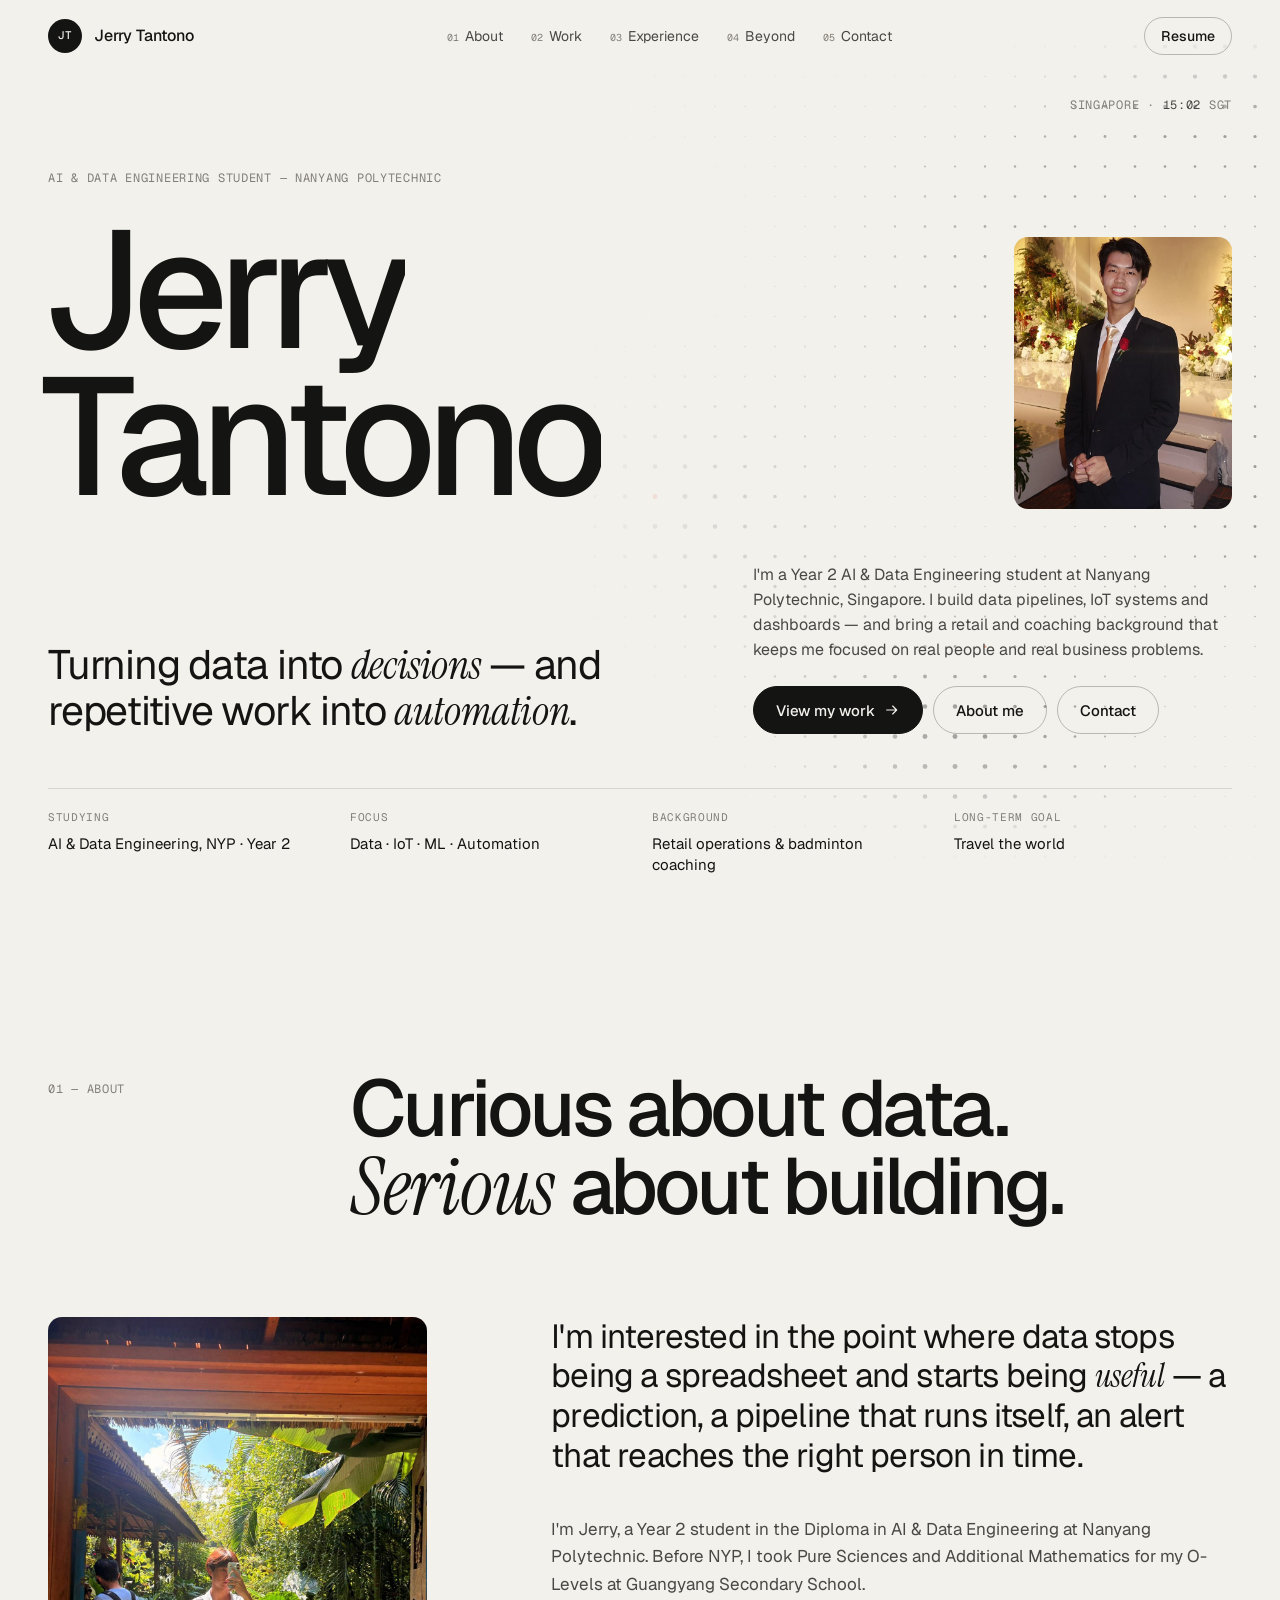
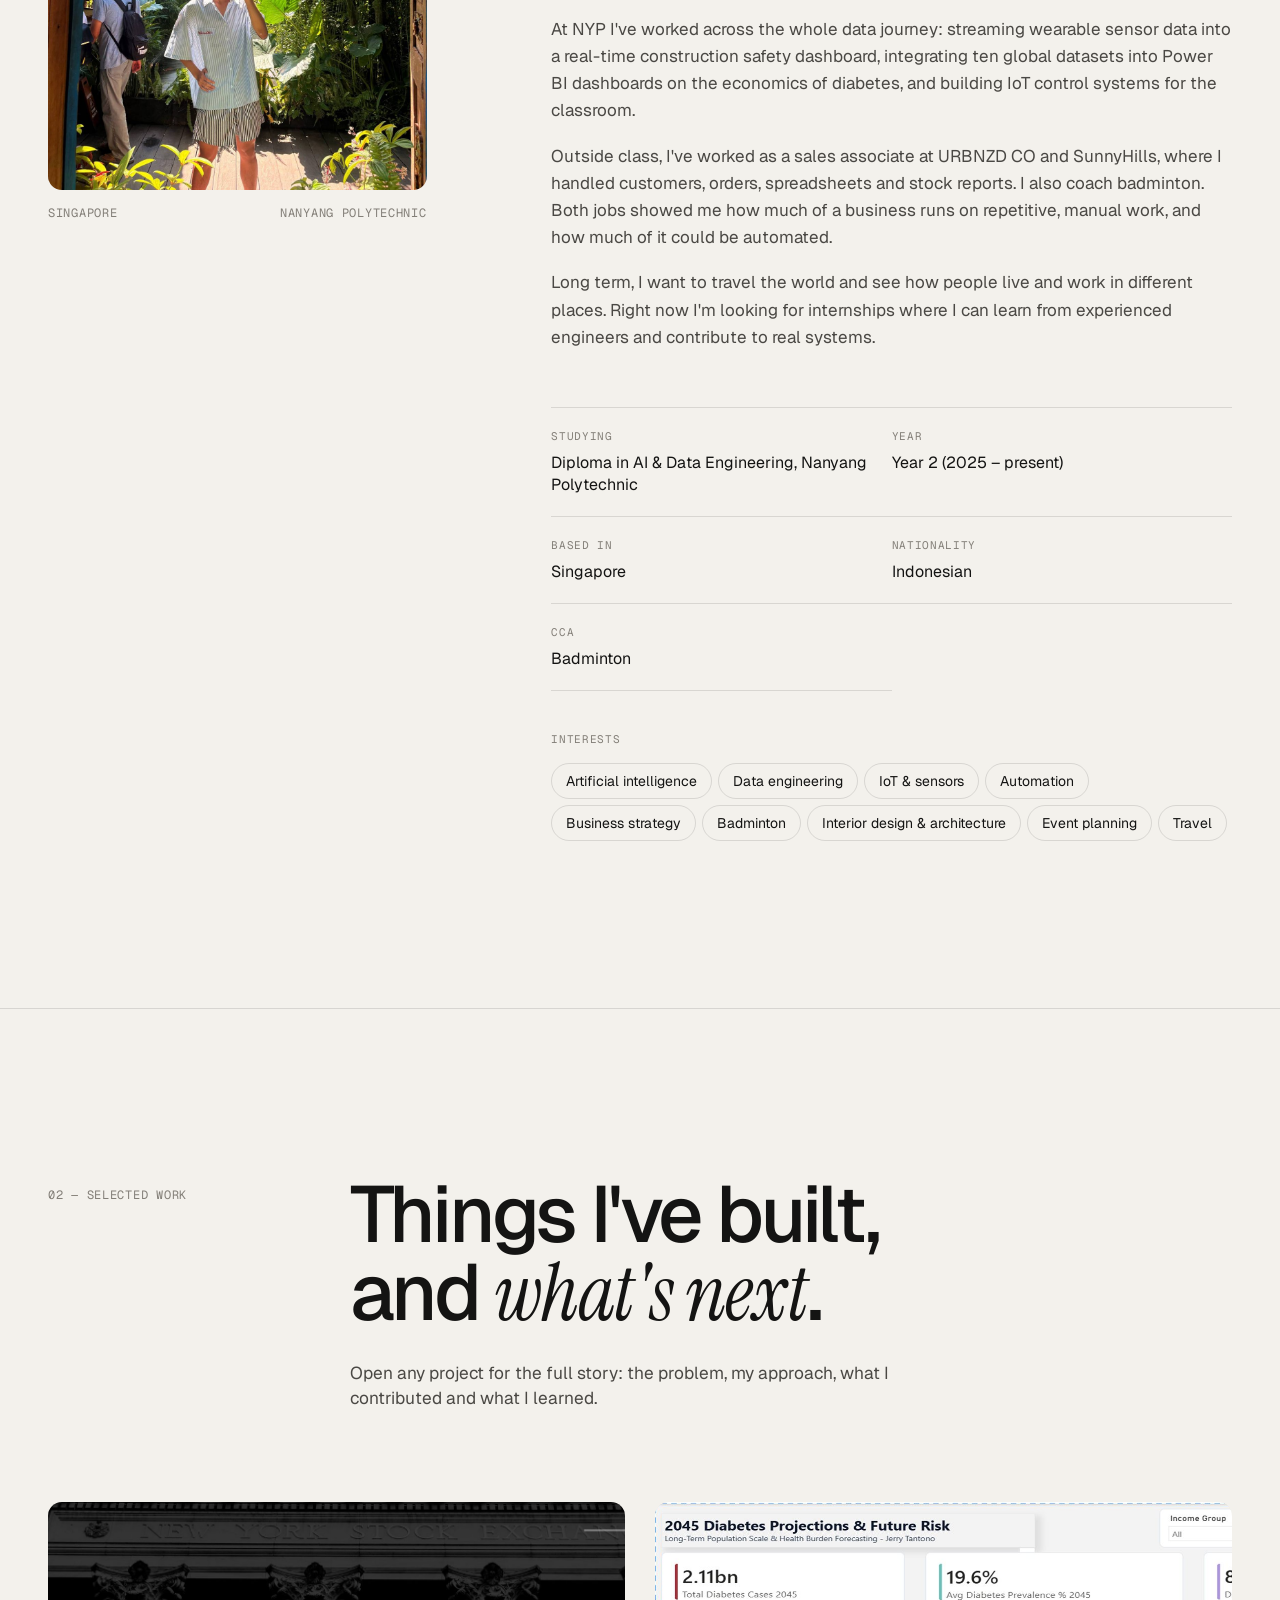
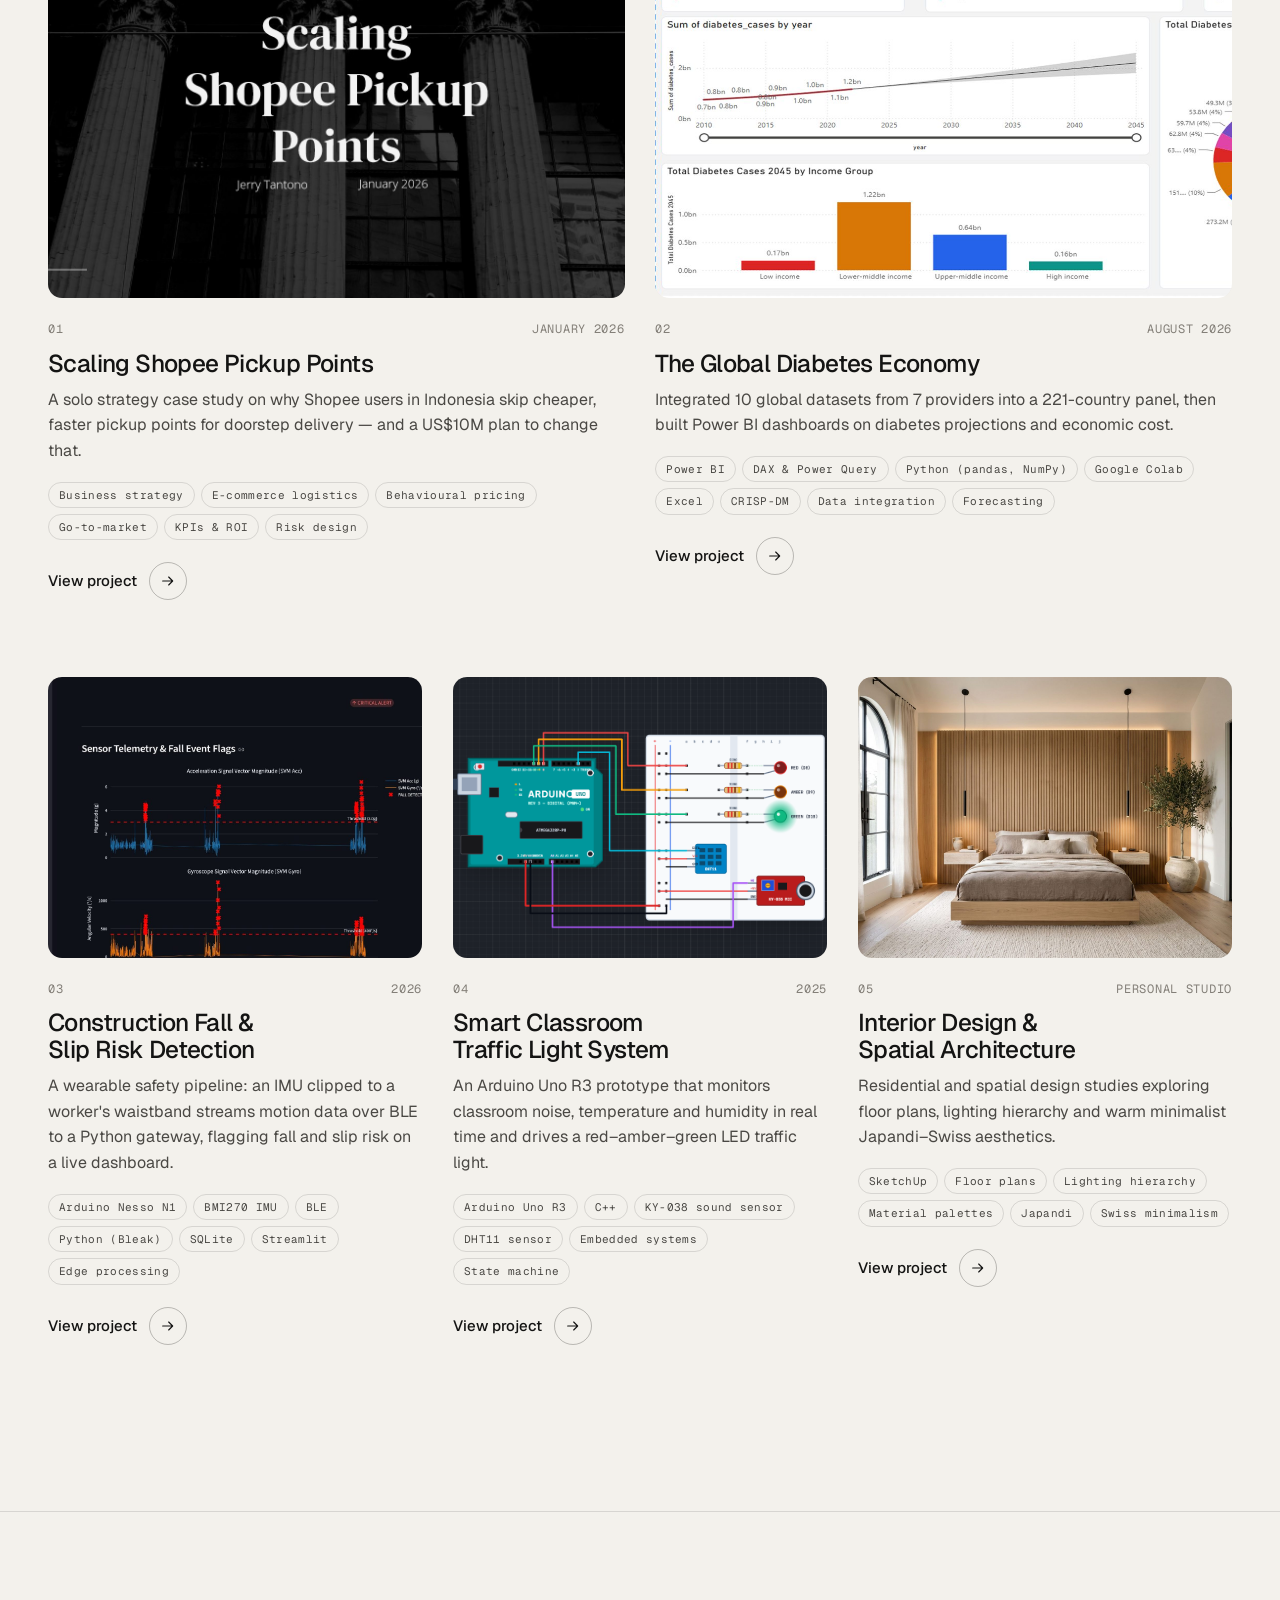
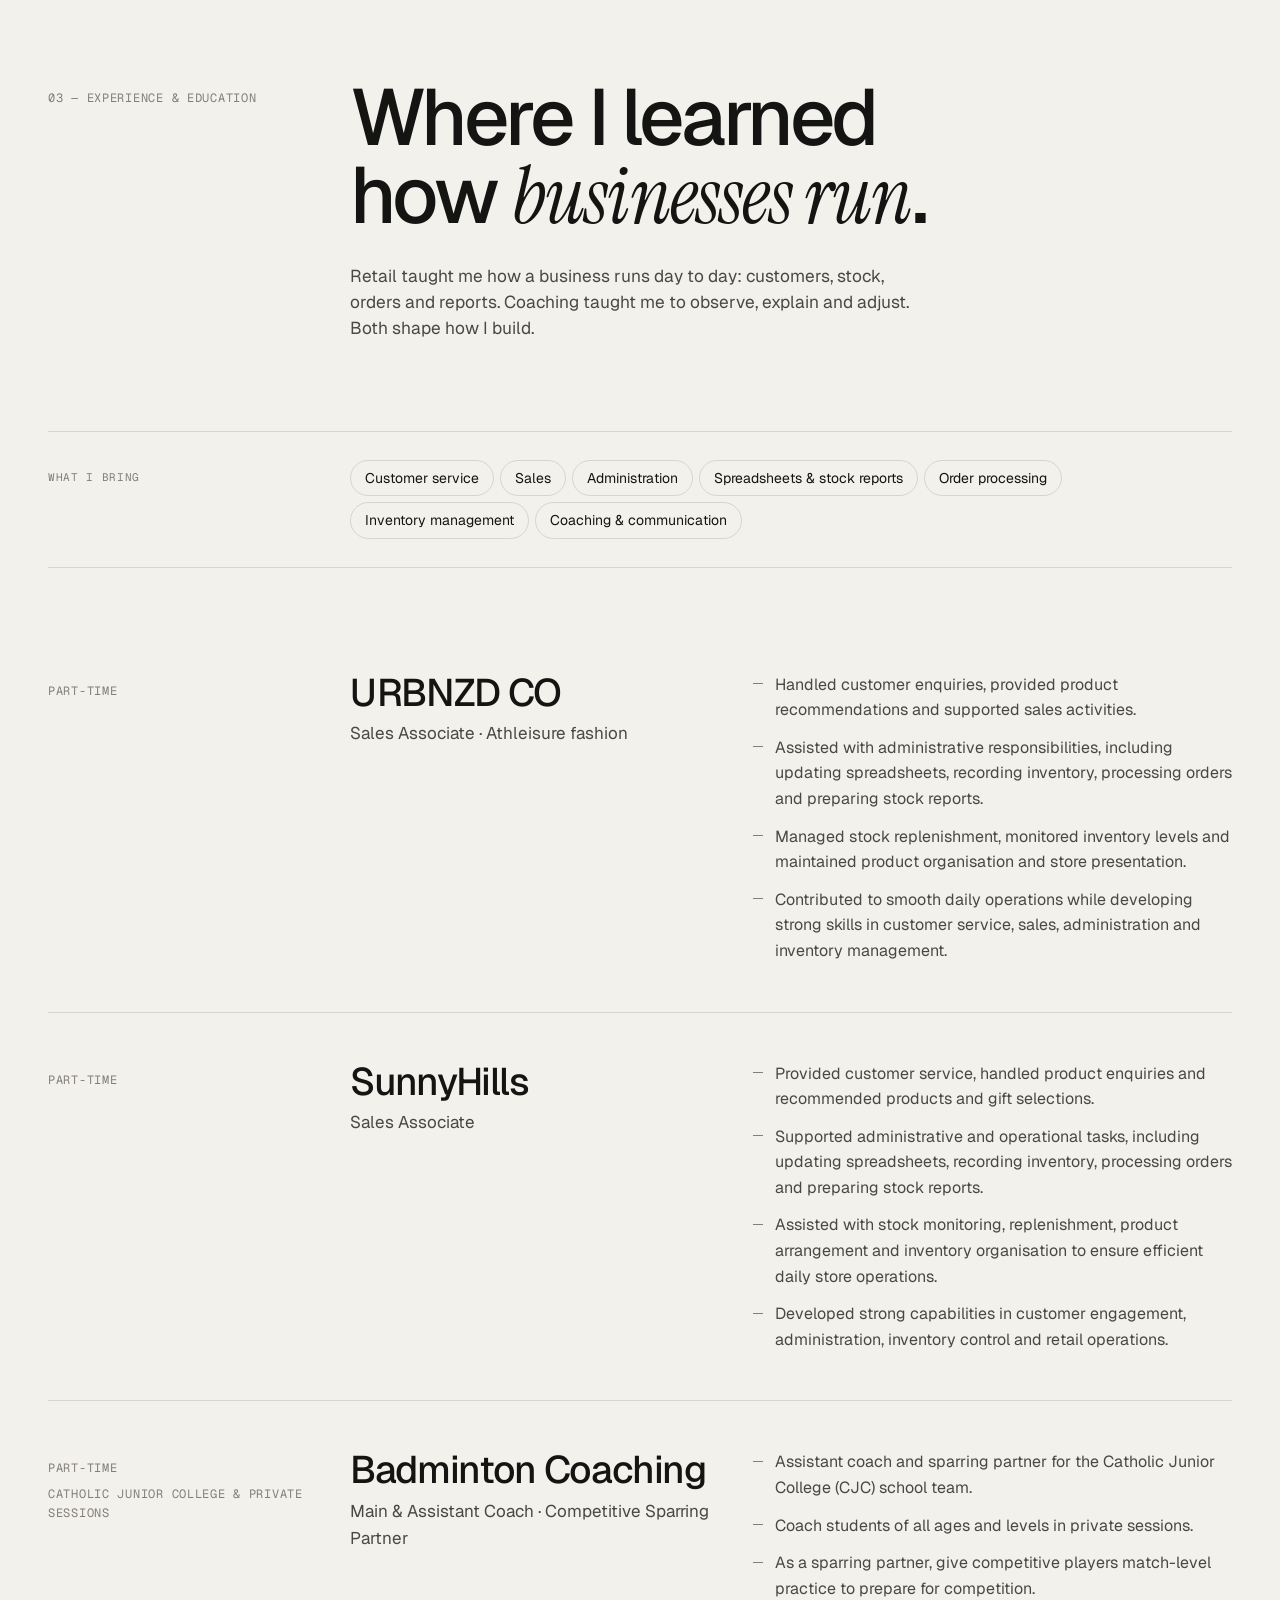
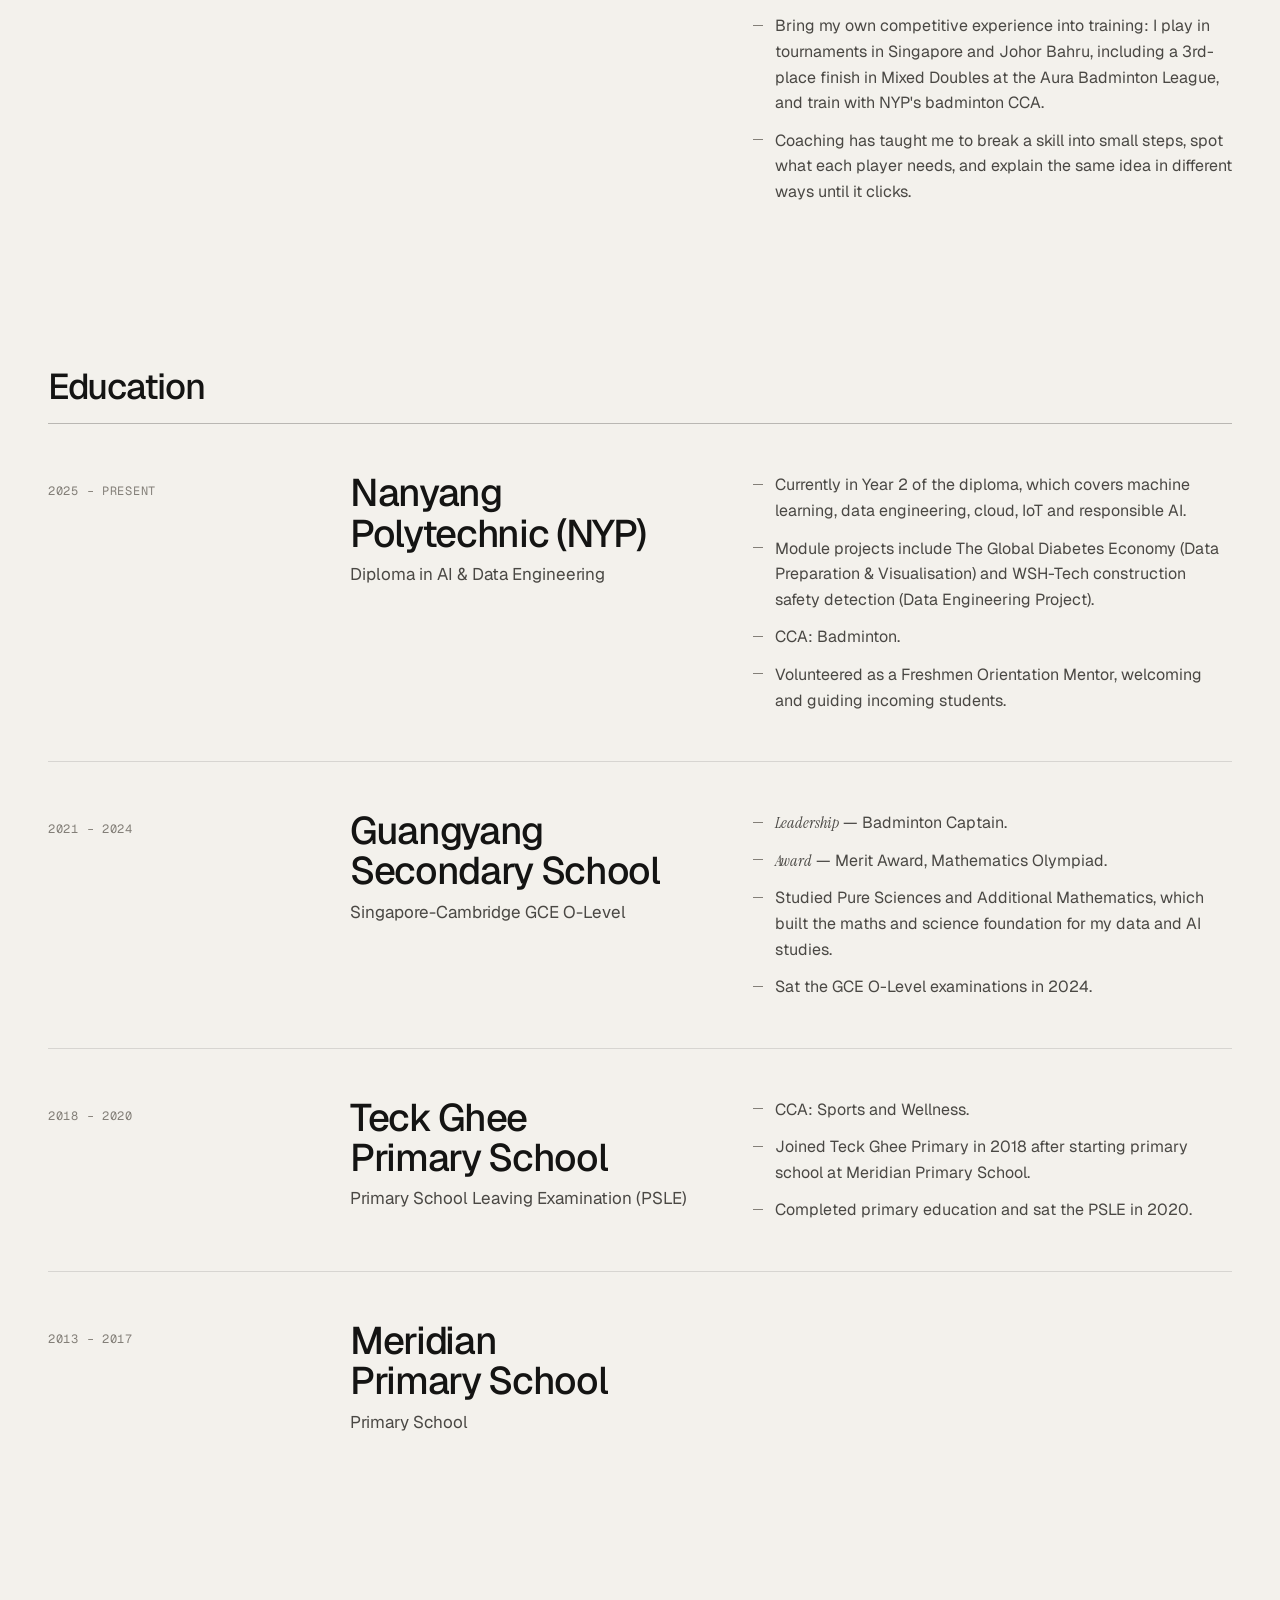
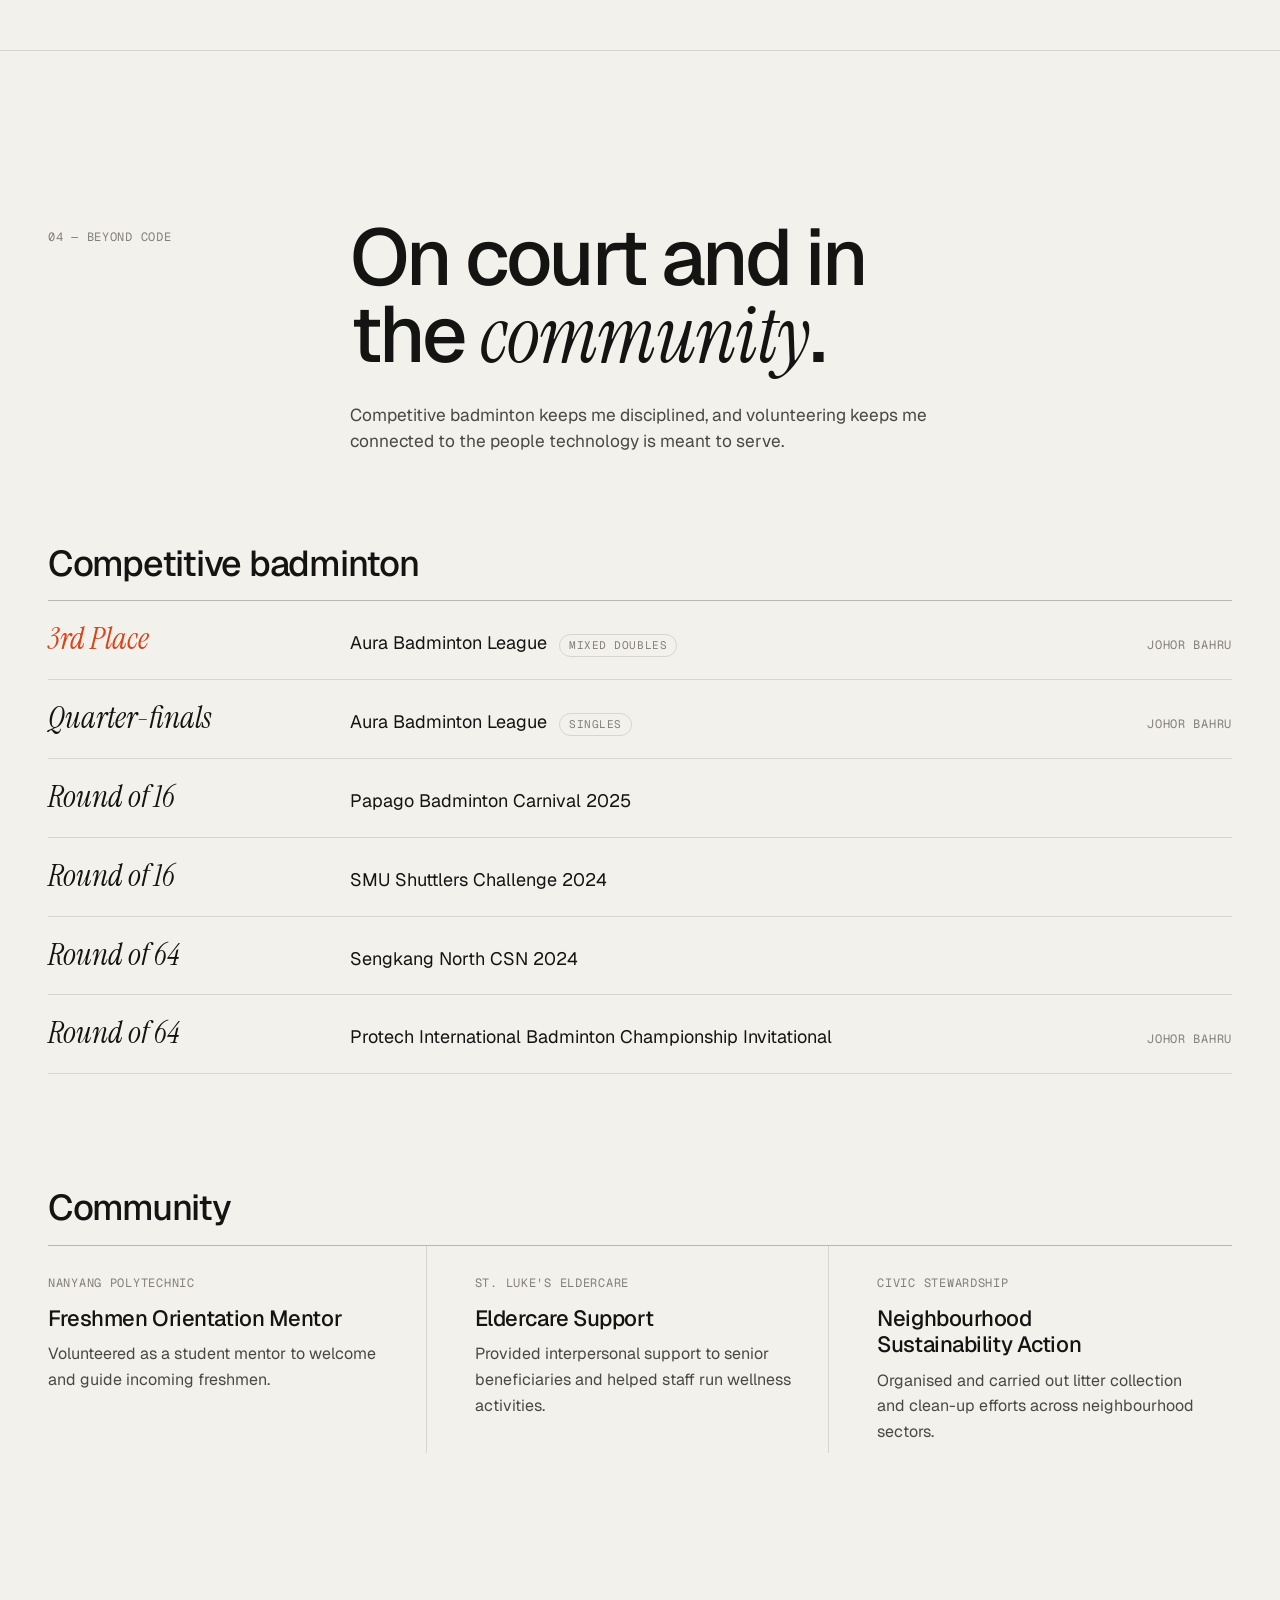
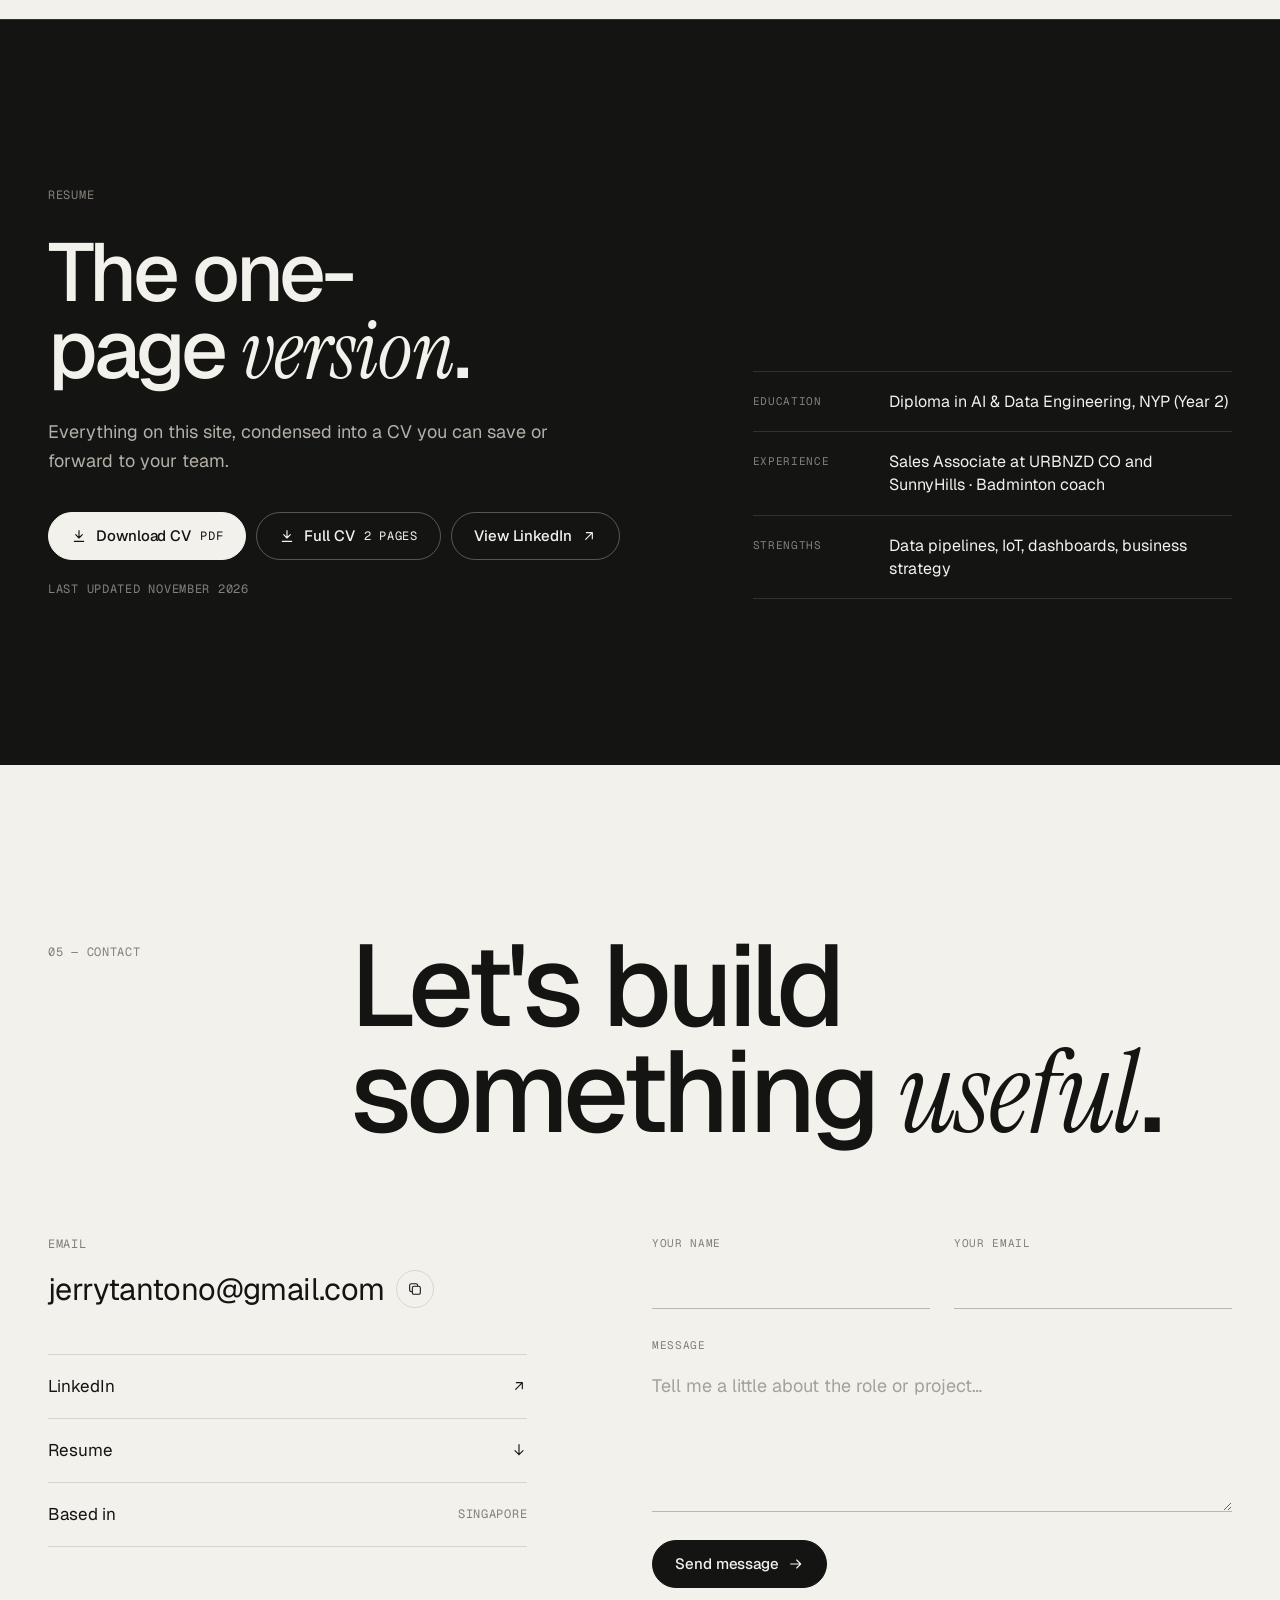
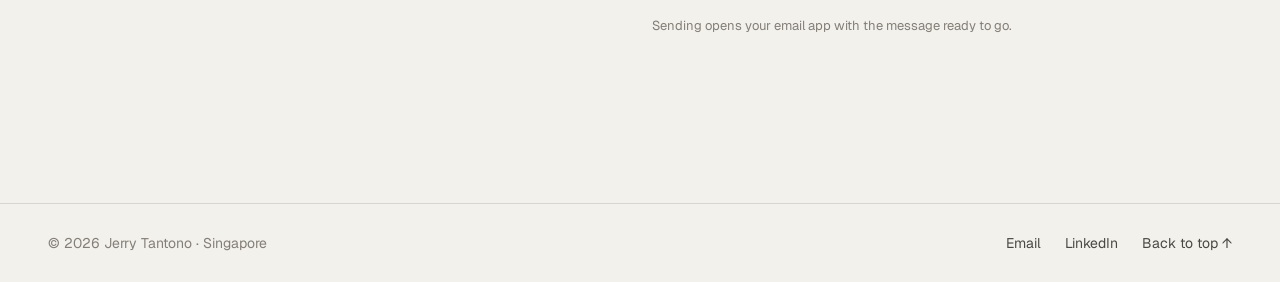
==== index.html @ eb52af0c "Publish portfolio site" ====
<!doctype html>
<html lang="en">
<head>
  <meta charset="utf-8">
  <meta name="viewport" content="width=device-width, initial-scale=1">

  <!-- SEO: update these three lines with your name (everything else comes from js/content.js) -->
  <title>Jerry Tantono — AI &amp; Data Engineering Student, Singapore</title>
  <meta name="description" content="Portfolio of Jerry Tantono, an AI and Data Engineering student at Nanyang Polytechnic, Singapore. Projects in IoT data pipelines, Power BI dashboards, machine learning and business strategy.">
  <meta name="author" content="Jerry Tantono">

  <link rel="canonical" href="https://jerrytantonoo.github.io/">
  <meta property="og:url" content="https://jerrytantonoo.github.io/">
  <meta property="og:image" content="https://jerrytantonoo.github.io/assets/img/portrait-hero.jpg">
  <meta property="og:type" content="website">
  <meta property="og:title" content="Jerry Tantono — AI & Data Engineering Student">
  <meta property="og:description" content="IoT data pipelines, Power BI dashboards, machine learning and business strategy. Open to internships.">
  <meta name="twitter:card" content="summary_large_image">

  <meta name="theme-color" content="#F3F1EC" media="(prefers-color-scheme: light)">
  <meta name="theme-color" content="#0E0E0D" media="(prefers-color-scheme: dark)">
  <link rel="icon" href="favicon.svg" type="image/svg+xml">

  <script>
    document.documentElement.classList.add('js');
    // The theme toggle was removed: clear any old saved choice so the site follows the system setting.
    try { localStorage.removeItem('theme'); } catch (e) {}
  </script>

  <link rel="preconnect" href="https://fonts.googleapis.com">
  <link rel="preconnect" href="https://fonts.gstatic.com" crossorigin>
  <link rel="stylesheet" href="https://fonts.googleapis.com/css2?family=Geist:wght@300..700&family=Geist+Mono:wght@400;500&family=Instrument+Serif:ital@0;1&display=swap">
  <link rel="stylesheet" href="css/styles.css">

  <script src="js/content.js" defer></script>
  <script src="js/main.js" defer></script>
</head>
<body>
  <a class="skip" href="#main">Skip to content</a>

  <!-- ============================== NAV ============================== -->
  <header class="nav" id="nav">
    <div class="container nav__inner">
      <a class="brand" href="#top" aria-label="Back to top">
        <span class="brand__mark" aria-hidden="true" data-initials></span>
        <span class="brand__name" data-name></span>
      </a>
      <nav class="nav__links" aria-label="Primary">
        <a href="#about"><span>01</span>About</a>
        <a href="#work"><span>02</span>Work</a>
        <a href="#experience"><span>03</span>Experience</a>
        <a href="#beyond"><span>04</span>Beyond</a>
        <a href="#contact"><span>05</span>Contact</a>
      </nav>
      <div class="nav__actions">
        <a class="btn btn--sm nav__resume" href="#resume">Resume</a>
        <button class="icon-btn nav__burger" type="button" id="menu-toggle" aria-expanded="false" aria-controls="menu" aria-label="Open menu">
          <span></span><span></span>
        </button>
      </div>
    </div>
  </header>

  <div class="menu" id="menu" hidden>
    <nav class="container menu__inner" aria-label="Mobile">
      <a href="#about"><span>01</span>About</a>
      <a href="#work"><span>02</span>Work</a>
      <a href="#experience"><span>03</span>Experience</a>
      <a href="#beyond"><span>04</span>Beyond code</a>
      <a href="#contact"><span>05</span>Contact</a>
      <a class="btn menu__resume" href="#resume">Resume</a>
    </nav>
  </div>

  <main id="main">
    <!-- ============================== HERO ============================== -->
    <section class="hero" id="top" aria-label="Introduction">
      <canvas class="hero__field" aria-hidden="true"></canvas>
      <div class="container hero__inner" id="hero"></div>
    </section>

    <!-- ============================== ABOUT ============================= -->
    <section class="section" id="about" aria-labelledby="about-title">
      <div class="container">
        <header class="section__head">
          <p class="section__index reveal">01 — About</p>
          <h2 class="section__title reveal" id="about-title">Curious about data. <em>Serious</em> about building.</h2>
        </header>
        <div id="about-body"></div>
      </div>
    </section>

    <!-- ============================== WORK ============================== -->
    <section class="section" id="work" aria-labelledby="work-title">
      <div class="container">
        <header class="section__head">
          <p class="section__index reveal">02 — Selected work</p>
          <h2 class="section__title reveal" id="work-title">Things I've built, and <em>what's next</em>.</h2>
          <p class="section__intro reveal">Open any project for the full story: the problem, my approach, what I contributed and what I learned.</p>
        </header>
        <div class="work-grid" id="work-body"></div>
      </div>
    </section>

    <!-- ============================== EXPERIENCE ======================== -->
    <section class="section" id="experience" aria-labelledby="experience-title">
      <div class="container">
        <header class="section__head">
          <p class="section__index reveal">03 — Experience &amp; education</p>
          <h2 class="section__title reveal" id="experience-title">Where I learned how <em>businesses run</em>.</h2>
          <p class="section__intro reveal" data-exp-intro></p>
        </header>
        <div id="experience-body"></div>
      </div>
    </section>

    <!-- ============================== BEYOND CODE ======================= -->
    <section class="section" id="beyond" aria-labelledby="beyond-title">
      <div class="container">
        <header class="section__head">
          <p class="section__index reveal">04 — Beyond code</p>
          <h2 class="section__title reveal" id="beyond-title">On court and in the <em>community</em>.</h2>
          <p class="section__intro reveal" data-beyond-intro></p>
        </header>
        <div id="beyond-body"></div>
      </div>
    </section>

    <!-- ============================== RESUME ============================ -->
    <section class="section section--invert" id="resume" aria-labelledby="resume-title">
      <div class="container" id="resume-body"></div>
    </section>

    <!-- ============================== CONTACT =========================== -->
    <section class="section" id="contact" aria-labelledby="contact-title">
      <div class="container">
        <header class="section__head">
          <p class="section__index reveal">05 — Contact</p>
          <h2 class="section__title section__title--xl reveal" id="contact-title">Let's build something <em>useful</em>.</h2>
        </header>
        <div class="contact" id="contact-body"></div>
      </div>
    </section>
  </main>

  <footer class="footer">
    <div class="container footer__inner" id="footer-body"></div>
  </footer>

  <!-- ============================== PROJECT OVERLAY ===================== -->
  <div class="case" id="case" role="dialog" aria-modal="true" aria-labelledby="case-title" aria-hidden="true">
    <div class="case__backdrop" data-close></div>
    <div class="case__panel" tabindex="-1">
      <div class="case__bar">
        <div class="container case__bar-inner">
          <p class="mono case__count" id="case-count"></p>
          <div class="case__nav">
            <button class="icon-btn" type="button" data-prev aria-label="Previous project">
              <svg viewBox="0 0 24 24" width="18" height="18" aria-hidden="true"><path d="M15 5l-7 7 7 7" fill="none" stroke="currentColor" stroke-width="1.6" stroke-linecap="round" stroke-linejoin="round"/></svg>
            </button>
            <button class="icon-btn" type="button" data-next aria-label="Next project">
              <svg viewBox="0 0 24 24" width="18" height="18" aria-hidden="true"><path d="M9 5l7 7-7 7" fill="none" stroke="currentColor" stroke-width="1.6" stroke-linecap="round" stroke-linejoin="round"/></svg>
            </button>
            <button class="btn btn--sm case__close" type="button" data-close>
              Close
              <svg viewBox="0 0 24 24" width="14" height="14" aria-hidden="true"><path d="M6 6l12 12M18 6L6 18" stroke="currentColor" stroke-width="1.8" stroke-linecap="round"/></svg>
            </button>
          </div>
        </div>
      </div>
      <article id="case-content"></article>
    </div>
  </div>

  <noscript>
    <div class="noscript">This portfolio needs JavaScript to display its content. Please enable JavaScript and reload.</div>
  </noscript>
</body>
</html>
---- css/styles.css ----
/* ==========================================================================
   Portfolio styles
   1. Tokens  2. Base  3. Utilities  4. Buttons  5. Nav & menu  6. Hero
   7. Sections  8. About  9. Skills  10. Work  11. Experience  12. Resume
   13. Contact  14. Footer  15. Project overlay  16. Motion
   ========================================================================== */

/* 1. Tokens --------------------------------------------------------------- */
:root {
  --bg: #F3F1EC;
  --bg-glass: rgba(243, 241, 236, 0.82);
  --surface: #FAF9F6;
  --surface-2: #E8E5DE;
  --ink: #141413;
  --ink-2: #4A4844;
  --ink-3: #837F78;
  --line: rgba(20, 20, 19, 0.12);
  --line-strong: rgba(20, 20, 19, 0.26);
  --accent: #D9431A;
  --accent-soft: rgba(217, 67, 26, 0.09);
  --on-accent: #FFFFFF;

  --font-sans: "Geist", ui-sans-serif, system-ui, -apple-system, "Segoe UI", Roboto, sans-serif;
  --font-serif: "Instrument Serif", ui-serif, Georgia, "Times New Roman", serif;
  --font-mono: "Geist Mono", ui-monospace, "Cascadia Mono", Consolas, monospace;

  --gutter: clamp(16px, 4vw, 48px);
  --maxw: 1320px;
  --radius: 14px;
  --nav-h: 72px;
  --ease: cubic-bezier(0.2, 0.7, 0.1, 1);
  --ease-io: cubic-bezier(0.65, 0, 0.35, 1);
  color-scheme: light;
}

@media (prefers-color-scheme: dark) {
  :root:not([data-theme="light"]) {
    --bg: #0F0F0E;
    --bg-glass: rgba(15, 15, 14, 0.8);
    --surface: #171715;
    --surface-2: #1F1E1C;
    --ink: #ECEAE5;
    --ink-2: #B0ACA4;
    --ink-3: #7A766F;
    --line: rgba(236, 234, 229, 0.11);
    --line-strong: rgba(236, 234, 229, 0.24);
    --accent: #FF6A3D;
    --accent-soft: rgba(255, 106, 61, 0.12);
    --on-accent: #0F0F0E;
    color-scheme: dark;
  }
}
:root[data-theme="dark"] {
  --bg: #0F0F0E;
  --bg-glass: rgba(15, 15, 14, 0.8);
  --surface: #171715;
  --surface-2: #1F1E1C;
  --ink: #ECEAE5;
  --ink-2: #B0ACA4;
  --ink-3: #7A766F;
  --line: rgba(236, 234, 229, 0.11);
  --line-strong: rgba(236, 234, 229, 0.24);
  --accent: #FF6A3D;
  --accent-soft: rgba(255, 106, 61, 0.12);
  --on-accent: #0F0F0E;
  color-scheme: dark;
}

/* 2. Base ----------------------------------------------------------------- */
*, *::before, *::after { box-sizing: border-box; }
html {
  -webkit-text-size-adjust: 100%;
  scroll-behavior: smooth;
  scroll-padding-top: calc(var(--nav-h) + 8px);
}
body {
  margin: 0;
  background: var(--bg);
  color: var(--ink);
  font-family: var(--font-sans);
  font-size: 16px;
  line-height: 1.6;
  -webkit-font-smoothing: antialiased;
  -moz-osx-font-smoothing: grayscale;
  text-rendering: optimizeLegibility;
  overflow-x: clip;
  transition: background-color 0.4s ease, color 0.4s ease;
}
img, svg, canvas { display: block; max-width: 100%; }
a { color: inherit; }
button, input, textarea, select { font: inherit; color: inherit; }
h1, h2, h3, h4 { font-weight: 500; margin: 0; text-wrap: balance; }
p { margin: 0; }
em { font-family: var(--font-serif); font-style: italic; font-weight: 400; letter-spacing: -0.01em; }
::selection { background: var(--accent); color: var(--on-accent); }
:focus-visible { outline: 2px solid var(--accent); outline-offset: 3px; border-radius: 4px; }
[hidden] { display: none !important; }

.container { width: 100%; max-width: var(--maxw); margin-inline: auto; padding-inline: var(--gutter); }

.skip {
  position: fixed; left: 16px; top: -80px; z-index: 200;
  background: var(--ink); color: var(--bg); padding: 10px 16px; border-radius: 8px;
  text-decoration: none; font-weight: 500; transition: top 0.2s;
}
.skip:focus { top: 16px; }

.noscript { padding: 24px; text-align: center; font-size: 18px; }

/* 3. Utilities ------------------------------------------------------------ */
.mono { font-family: var(--font-mono); font-size: 12px; letter-spacing: 0.06em; text-transform: uppercase; font-weight: 400; }
.sr-only { position: absolute; width: 1px; height: 1px; padding: 0; margin: -1px; overflow: hidden; clip: rect(0 0 0 0); white-space: nowrap; border: 0; }
.muted { color: var(--ink-2); }

/* Placeholder highlight (only rendered while showPlaceholderHints is true) */
.ph {
  background: var(--accent-soft);
  box-shadow: inset 0 0 0 1px var(--accent);
  border-radius: 4px;
  padding: 0 0.25em;
  -webkit-box-decoration-break: clone;
  box-decoration-break: clone;
  font-style: normal;
  font-family: inherit;
  cursor: help;
}
.ph-banner {
  position: fixed; left: 50%; bottom: 16px; transform: translateX(-50%); z-index: 90;
  display: flex; align-items: center; gap: 12px;
  max-width: calc(100% - 32px);
  padding: 10px 10px 10px 16px; border-radius: 999px;
  background: var(--ink); color: var(--bg);
  font-size: 13px; line-height: 1.35;
  box-shadow: 0 10px 30px rgba(0, 0, 0, 0.18);
}
.ph-banner code { font-family: var(--font-mono); font-size: 12px; }
.ph-banner button {
  flex: none; border: 0; background: transparent; color: inherit; opacity: 0.7;
  width: 28px; height: 28px; border-radius: 50%; cursor: pointer;
}
.ph-banner button:hover { opacity: 1; background: rgba(127, 127, 127, 0.2); }

/* 4. Buttons -------------------------------------------------------------- */
.btn {
  position: relative; isolation: isolate; overflow: hidden;
  display: inline-flex; align-items: center; justify-content: center; gap: 0.6em;
  height: 48px; padding: 0 22px;
  border: 1px solid var(--line-strong); border-radius: 999px;
  background: transparent; color: var(--ink);
  font-size: 15px; font-weight: 500; letter-spacing: -0.005em; line-height: 1;
  text-decoration: none; white-space: nowrap; cursor: pointer;
  transition: color 0.4s var(--ease), border-color 0.4s var(--ease), background-color 0.4s var(--ease);
}
.btn::before {
  content: ""; position: absolute; inset: -1px; z-index: -1;
  background: var(--ink); border-radius: inherit;
  transform: translateY(102%); transition: transform 0.5s var(--ease);
}
.btn:hover::before, .btn:focus-visible::before { transform: none; }
.btn:hover, .btn:focus-visible { color: var(--bg); border-color: var(--ink); }
.btn--solid { background: var(--ink); color: var(--bg); border-color: var(--ink); }
.btn--solid::before { background: var(--accent); }
.btn--solid:hover, .btn--solid:focus-visible { color: var(--on-accent); border-color: var(--accent); }
.btn--sm { height: 38px; padding: 0 16px; font-size: 14px; }
.btn svg { flex: none; transition: transform 0.4s var(--ease); }
.btn:hover .i-arrow { transform: translateX(3px); }
.btn:hover .i-arrow-ur { transform: translate(2px, -2px); }
.btn:hover .i-arrow-down { transform: translateY(2px); }
.btn[aria-disabled="true"] { opacity: 0.45; pointer-events: none; }

.icon-btn {
  display: inline-grid; place-items: center;
  width: 38px; height: 38px; border-radius: 50%;
  border: 1px solid var(--line); background: transparent; cursor: pointer;
  transition: background-color 0.3s, border-color 0.3s;
}
.icon-btn:hover { background: var(--surface-2); border-color: var(--line-strong); }

.text-link {
  position: relative; text-decoration: none; display: inline-flex; align-items: center; gap: 0.4em;
  background: linear-gradient(currentColor, currentColor) 0 100% / 0 1px no-repeat;
  transition: background-size 0.5s var(--ease);
}
.text-link:hover, .text-link:focus-visible { background-size: 100% 1px; }

/* 5. Nav & menu ----------------------------------------------------------- */
.nav {
  position: fixed; inset: 0 0 auto; z-index: 60;
  border-bottom: 1px solid transparent;
  transition: background-color 0.4s, border-color 0.4s, transform 0.5s var(--ease);
}
.nav.is-scrolled {
  background: var(--bg-glass);
  -webkit-backdrop-filter: blur(16px) saturate(1.4);
  backdrop-filter: blur(16px) saturate(1.4);
  border-bottom-color: var(--line);
}
.nav.is-hidden { transform: translateY(-100%); }
.nav__inner { display: flex; align-items: center; justify-content: space-between; gap: 24px; height: var(--nav-h); }

.brand { display: inline-flex; align-items: center; gap: 12px; text-decoration: none; font-weight: 500; letter-spacing: -0.01em; }
.brand__mark {
  display: grid; place-items: center; width: 34px; height: 34px; border-radius: 50%;
  background: var(--ink); color: var(--bg);
  font-family: var(--font-mono); font-size: 11px; letter-spacing: 0.04em;
}
.brand__mark .ph { box-shadow: none; background: none; padding: 0; }

.nav__links { display: flex; gap: 4px; }
.nav__links a {
  position: relative; display: inline-flex; align-items: baseline; gap: 6px;
  padding: 8px 12px; border-radius: 999px; text-decoration: none; font-size: 14px; color: var(--ink-2);
  transition: color 0.3s, background-color 0.3s;
}
.nav__links a span { font-family: var(--font-mono); font-size: 10px; color: var(--ink-3); }
.nav__links a:hover { color: var(--ink); }
.nav__links a[aria-current="true"] { color: var(--ink); background: var(--surface-2); }

.nav__actions { display: flex; align-items: center; gap: 8px; }
.i-moon { display: none; }
:root[data-theme="dark"] .i-sun { display: none; }
:root[data-theme="dark"] .i-moon { display: block; }
@media (prefers-color-scheme: dark) {
  :root:not([data-theme="light"]) .i-sun { display: none; }
  :root:not([data-theme="light"]) .i-moon { display: block; }
}

.nav__burger { display: none; position: relative; }
.nav__burger span {
  position: absolute; left: 11px; right: 11px; height: 1.5px; background: currentColor; border-radius: 2px;
  transition: transform 0.4s var(--ease);
}
.nav__burger span:first-child { transform: translateY(-3.5px); }
.nav__burger span:last-child { transform: translateY(3.5px); }
.nav__burger[aria-expanded="true"] span:first-child { transform: rotate(45deg); }
.nav__burger[aria-expanded="true"] span:last-child { transform: rotate(-45deg); }

.menu {
  position: fixed; inset: 0; z-index: 55; background: var(--bg);
  padding-top: calc(var(--nav-h) + 24px);
  animation: menu-in 0.45s var(--ease);
}
.menu__inner { display: flex; flex-direction: column; }
.menu__inner a:not(.btn) {
  display: flex; align-items: baseline; gap: 14px; padding: 14px 0;
  border-bottom: 1px solid var(--line); text-decoration: none;
  font-size: clamp(32px, 9vw, 48px); letter-spacing: -0.03em; line-height: 1.1;
}
.menu__inner a span { font-family: var(--font-mono); font-size: 12px; color: var(--ink-3); letter-spacing: 0.04em; }
.menu__resume { margin-top: 28px; align-self: flex-start; }
@keyframes menu-in { from { opacity: 0; transform: translateY(-8px); } to { opacity: 1; transform: none; } }

@media (max-width: 1024px) {
  .nav__links, .nav__resume { display: none; }
  .nav__burger { display: inline-grid; }
}

/* 6. Hero ----------------------------------------------------------------- */
.hero {
  position: relative; display: flex;
  min-height: 100vh; min-height: 100svh;
  padding-top: calc(var(--nav-h) + 24px); padding-bottom: 28px;
  overflow: hidden;
}
.hero__field { position: absolute; inset: 0; width: 100%; height: 100%; pointer-events: none; }
.hero__inner { position: relative; display: flex; flex-direction: column; justify-content: space-between; gap: clamp(40px, 6vh, 72px); }

.hero__top { display: flex; justify-content: space-between; align-items: center; flex-wrap: wrap; gap: 12px 24px; color: var(--ink-2); }
.status { display: inline-flex; align-items: center; gap: 10px; font-size: 14px; }
.status__dot { position: relative; width: 8px; height: 8px; border-radius: 50%; background: var(--accent); flex: none; }
.status__dot::after {
  content: ""; position: absolute; inset: -4px; border-radius: 50%;
  border: 1px solid var(--accent); opacity: 0; animation: ping 2.6s var(--ease) infinite;
}
@keyframes ping { 0% { transform: scale(0.5); opacity: 0.9; } 80%, 100% { transform: scale(1.8); opacity: 0; } }
.hero__clock { color: var(--ink-3); }
.hero__clock b { font-weight: 400; color: var(--ink-2); font-variant-numeric: tabular-nums; }

.hero__role { color: var(--ink-3); margin-bottom: clamp(16px, 2.4vw, 28px); }
.hero__name {
  font-size: clamp(56px, 13vw, 200px);
  line-height: 0.88; letter-spacing: -0.055em; font-weight: 500;
  margin-left: -0.04em;
}
.hero__name .w { display: inline-block; overflow: hidden; vertical-align: top; padding-bottom: 0.08em; margin-bottom: -0.08em; }
.hero__name .w > span { display: inline-block; }
.hero__name.is-ph .w > span { text-decoration: underline dashed var(--accent) 2px; text-underline-offset: 0.12em; }

/* Name + formal portrait side by side */
.hero__id { display: flex; align-items: flex-end; justify-content: space-between; gap: clamp(16px, 3vw, 48px); }
.hero__id .hero__name { min-width: 0; }
.hero__photo {
  flex: none; width: clamp(104px, 17vw, 260px); aspect-ratio: 4 / 5;
  border-radius: var(--radius); overflow: hidden; background: var(--surface-2);
}
.hero__photo img { width: 100%; height: 100%; object-fit: cover; }
@media (max-width: 1020px) { .hero__name { font-size: clamp(56px, 11.5vw, 200px); } }

.hero__grid { display: grid; grid-template-columns: repeat(12, minmax(0, 1fr)); gap: 32px 24px; align-items: end; }
.hero__lede { grid-column: 1 / span 6; font-size: clamp(26px, 3.2vw, 44px); line-height: 1.1; letter-spacing: -0.03em; }
.hero__aside { grid-column: 8 / span 5; display: flex; flex-direction: column; gap: 24px; }
.hero__aside p { color: var(--ink-2); font-size: 16px; line-height: 1.55; }
.hero__ctas { display: flex; flex-wrap: wrap; gap: 10px; }

.hero__meta {
  display: grid; grid-template-columns: repeat(4, minmax(0, 1fr)); gap: 20px 24px; margin: 0;
  padding-top: 20px; border-top: 1px solid var(--line);
}
.hero__meta dt { font-family: var(--font-mono); font-size: 11px; letter-spacing: 0.06em; text-transform: uppercase; color: var(--ink-3); }
.hero__meta dd { margin: 6px 0 0; font-size: 15px; line-height: 1.4; }

@media (max-width: 1020px) {
  .hero__lede { grid-column: 1 / -1; }
  .hero__aside { grid-column: 1 / span 8; }
}
@media (max-width: 720px) {
  .hero__aside { grid-column: 1 / -1; }
  .hero__meta { grid-template-columns: repeat(2, minmax(0, 1fr)); }
  .hero__ctas .btn { flex: 1 1 auto; }
}

/* 7. Sections ------------------------------------------------------------- */
.section { position: relative; padding-block: clamp(96px, 13vw, 176px); }
.section + .section { border-top: 1px solid var(--line); }
.section__head {
  display: grid; grid-template-columns: repeat(12, minmax(0, 1fr)); gap: 0 24px;
  margin-bottom: clamp(48px, 7vw, 96px);
}
.section__index { grid-column: 1 / span 3; font-family: var(--font-mono); font-size: 12px; letter-spacing: 0.06em; text-transform: uppercase; color: var(--ink-3); padding-top: 0.9em; }
.section__title { grid-column: 4 / span 9; font-size: clamp(40px, 6.2vw, 88px); line-height: 0.98; letter-spacing: -0.045em; }
.section__title--xl { font-size: clamp(48px, 9vw, 136px); line-height: 0.92; }
.section__intro { grid-column: 4 / span 6; margin-top: 28px; color: var(--ink-2); font-size: clamp(17px, 1.35vw, 20px); line-height: 1.5; max-width: 56ch; }
@media (max-width: 860px) {
  .section__index, .section__title, .section__intro { grid-column: 1 / -1; }
  .section__index { padding-top: 0; margin-bottom: 18px; }
}

.tags { display: flex; flex-wrap: wrap; gap: 6px; list-style: none; padding: 0; margin: 0; }
.tag {
  font-family: var(--font-mono); font-size: 11px; letter-spacing: 0.03em;
  padding: 5px 10px; border: 1px solid var(--line); border-radius: 999px; color: var(--ink-2); line-height: 1.3;
}

/* 8. About ---------------------------------------------------------------- */
.about { display: grid; grid-template-columns: repeat(12, minmax(0, 1fr)); gap: 48px 24px; align-items: start; }
.about__portrait { grid-column: 1 / span 4; position: sticky; top: calc(var(--nav-h) + 24px); }
.portrait {
  position: relative; aspect-ratio: 4 / 5; border-radius: var(--radius); overflow: hidden;
  background: var(--surface-2);
}
.portrait img { width: 100%; height: 100%; object-fit: cover; }
.portrait--empty {
  display: grid; place-items: center;
  background-image:
    linear-gradient(var(--line) 1px, transparent 1px),
    linear-gradient(90deg, var(--line) 1px, transparent 1px);
  background-size: 28px 28px;
  background-position: center;
}
.portrait__initials { font-family: var(--font-serif); font-style: italic; font-size: clamp(80px, 10vw, 140px); line-height: 1; color: var(--ink-3); }
.portrait__initials .ph { box-shadow: none; background: none; padding: 0; }
.portrait__hint {
  position: absolute; left: 14px; right: 14px; bottom: 14px;
  font-family: var(--font-mono); font-size: 11px; line-height: 1.4; color: var(--ink-2);
}
.portrait__caption { display: flex; justify-content: space-between; margin-top: 14px; color: var(--ink-3); }

.about__body { grid-column: 6 / span 7; }
.about__lead { font-size: clamp(24px, 2.6vw, 36px); line-height: 1.2; letter-spacing: -0.025em; margin-bottom: 40px; }
.about__text { display: grid; gap: 18px; color: var(--ink-2); font-size: 17px; max-width: 62ch; }
.facts { display: grid; grid-template-columns: repeat(2, minmax(0, 1fr)); margin: 56px 0 0; border-top: 1px solid var(--line); }
.facts > div { padding: 20px 24px 20px 0; border-bottom: 1px solid var(--line); }
.facts dt { font-family: var(--font-mono); font-size: 11px; letter-spacing: 0.06em; text-transform: uppercase; color: var(--ink-3); }
.facts dd { margin: 6px 0 0; font-size: 16px; line-height: 1.4; }
.interests { margin-top: 40px; }
.interests h3 { font-family: var(--font-mono); font-size: 11px; letter-spacing: 0.06em; text-transform: uppercase; color: var(--ink-3); font-weight: 400; margin-bottom: 14px; }
.interests .tag { font-family: var(--font-sans); font-size: 14px; padding: 8px 14px; color: var(--ink); letter-spacing: 0; }

@media (max-width: 860px) {
  .about__portrait { grid-column: 1 / -1; position: static; max-width: 360px; }
  .about__body { grid-column: 1 / -1; }
}
@media (max-width: 520px) { .facts { grid-template-columns: 1fr; } }

/* 9. Skills --------------------------------------------------------------- */
.legend { display: flex; flex-wrap: wrap; gap: 10px 24px; margin-bottom: 32px; color: var(--ink-3); }
.legend li { display: inline-flex; align-items: center; gap: 10px; }
.legend ul { display: contents; }

.meter { display: inline-flex; gap: 3px; flex: none; }
.meter i { width: 14px; height: 4px; border-radius: 2px; background: var(--line-strong); }
.meter i.on { background: var(--ink); }

.skill-group {
  display: grid; grid-template-columns: repeat(12, minmax(0, 1fr)); gap: 16px 24px;
  padding: 32px 0; border-top: 1px solid var(--line);
}
.skill-group:last-child { border-bottom: 1px solid var(--line); }
.skill-group__head { grid-column: 1 / span 4; display: flex; gap: 16px; align-items: baseline; }
.skill-group__head span { font-family: var(--font-mono); font-size: 12px; color: var(--ink-3); }
.skill-group__head h3 { font-size: clamp(22px, 2vw, 28px); letter-spacing: -0.02em; line-height: 1.15; }
.skill-list { grid-column: 5 / span 8; display: grid; grid-template-columns: repeat(2, minmax(0, 1fr)); gap: 0 32px; list-style: none; padding: 0; margin: 0; }
.skill {
  display: flex; align-items: center; justify-content: space-between; gap: 16px;
  padding: 12px 0; border-bottom: 1px dashed var(--line);
  transition: padding 0.4s var(--ease);
}
.skill:hover { padding-left: 6px; }
.skill__name { font-size: 16px; line-height: 1.35; }
.skill__note { display: block; font-size: 12px; color: var(--ink-3); margin-top: 2px; }
.skill__level { display: inline-flex; align-items: center; gap: 10px; color: var(--ink-3); flex: none; }
.skill__level .mono { font-size: 10px; }
.skill--unconfirmed .skill__name { color: var(--ink-3); }
.skill__flag { font-family: var(--font-mono); font-size: 10px; letter-spacing: 0.05em; text-transform: uppercase; color: var(--accent); }

@media (max-width: 860px) {
  .skill-group__head, .skill-list { grid-column: 1 / -1; }
}
@media (max-width: 560px) { .skill-list { grid-template-columns: 1fr; } }

/* 10. Work ---------------------------------------------------------------- */
.work-grid {
  display: grid; grid-template-columns: repeat(6, minmax(0, 1fr));
  column-gap: clamp(20px, 2.4vw, 32px); row-gap: clamp(56px, 6vw, 88px);
}
.card { grid-column: span 2; position: relative; display: flex; flex-direction: column; }
.card--lg { grid-column: span 3; }
.card__media {
  position: relative; overflow: hidden; border-radius: var(--radius);
  aspect-ratio: 4 / 3; background: var(--surface-2);
}
.card--lg .card__media { aspect-ratio: 16 / 11; }
.card__media > img, .card__media > svg {
  width: 100%; height: 100%; object-fit: cover;
  transition: transform 1.1s var(--ease);
}
.card:hover .card__media > img, .card:hover .card__media > svg { transform: scale(1.04); }
.card__badge {
  position: absolute; top: 14px; left: 14px;
  display: inline-flex; align-items: center; gap: 8px;
  padding: 6px 11px; border-radius: 999px;
  background: var(--bg-glass); -webkit-backdrop-filter: blur(8px); backdrop-filter: blur(8px);
  font-family: var(--font-mono); font-size: 11px; letter-spacing: 0.05em; text-transform: uppercase;
}
.card__badge i { width: 6px; height: 6px; border-radius: 50%; background: var(--ink-3); }
.card__badge.is-live i { background: #2BA471; }
.card__badge.is-planned i { background: transparent; box-shadow: inset 0 0 0 1.5px var(--ink-3); }
.card__meta { display: flex; justify-content: space-between; gap: 12px; margin-top: 22px; color: var(--ink-3); }
.card__title { font-size: clamp(22px, 1.9vw, 30px); letter-spacing: -0.025em; line-height: 1.12; margin: 10px 0 10px; }
.card__summary { color: var(--ink-2); margin-bottom: 18px; max-width: 54ch; }
.card__cta {
  display: inline-flex; align-items: center; gap: 12px; margin-top: 22px; align-self: flex-start;
  padding: 0; border: 0; background: none; cursor: pointer; font-weight: 500; font-size: 15px;
}
.card__cta::after { content: ""; position: absolute; inset: -8px; border-radius: calc(var(--radius) + 6px); }
.card__cta:focus-visible { outline: none; }
.card__cta:focus-visible::after { outline: 2px solid var(--accent); outline-offset: 2px; }
.card__circle {
  display: grid; place-items: center; width: 38px; height: 38px; border-radius: 50%;
  border: 1px solid var(--line-strong);
  transition: background-color 0.4s var(--ease), color 0.4s var(--ease), transform 0.5s var(--ease), border-color 0.4s;
}
.card:hover .card__circle, .card__cta:focus-visible .card__circle { background: var(--ink); color: var(--bg); border-color: var(--ink); transform: rotate(-45deg); }

@media (max-width: 980px) {
  .card, .card--lg { grid-column: span 3; }
  .card:last-child:nth-child(odd) { grid-column: 1 / -1; }
  .card:last-child:nth-child(odd) .card__media { aspect-ratio: 16 / 8; }
}
@media (max-width: 640px) {
  .work-grid { grid-template-columns: minmax(0, 1fr); }
  .card, .card--lg, .card:last-child:nth-child(odd) { grid-column: auto; }
  .card .card__media, .card:last-child:nth-child(odd) .card__media { aspect-ratio: 4 / 3; }
}

/* Built-in project illustrations */
.art { color: var(--ink); }
.art .bg { fill: var(--surface-2); }
.art .grid { stroke: var(--ink); stroke-opacity: 0.07; fill: none; }
.art .soft { stroke: var(--ink); stroke-opacity: 0.28; fill: none; }
.art .strong { stroke: var(--ink); stroke-opacity: 0.85; fill: none; }
.art .fill { fill: var(--ink); }
.art .fill-soft { fill: var(--ink); fill-opacity: 0.18; }
.art .panel { fill: var(--surface); stroke: var(--ink); stroke-opacity: 0.18; }
.art .acc { stroke: var(--accent); fill: none; }
.art .acc-fill { fill: var(--accent); }
.art .label { font-family: var(--font-mono); font-size: 9px; letter-spacing: 0.08em; fill: var(--ink); fill-opacity: 0.6; }
.art .pulse { transform-box: fill-box; transform-origin: center; animation: art-pulse 3s var(--ease) infinite; }
@keyframes art-pulse { 0% { transform: scale(0.6); opacity: 1; } 100% { transform: scale(2.2); opacity: 0; } }

/* 11. Experience ---------------------------------------------------------- */
.capabilities {
  display: grid; grid-template-columns: repeat(12, minmax(0, 1fr)); gap: 16px 24px;
  padding: 28px 0; margin-bottom: clamp(32px, 5vw, 56px);
  border-top: 1px solid var(--line); border-bottom: 1px solid var(--line);
}
.capabilities h3 { grid-column: 1 / span 3; font-family: var(--font-mono); font-size: 11px; letter-spacing: 0.06em; text-transform: uppercase; color: var(--ink-3); font-weight: 400; padding-top: 9px; }
.capabilities .tags { grid-column: 4 / span 9; }
.capabilities .tag { font-family: var(--font-sans); font-size: 14px; padding: 8px 14px; color: var(--ink); letter-spacing: 0; }

.role {
  display: grid; grid-template-columns: repeat(12, minmax(0, 1fr)); gap: 20px 24px;
  padding: clamp(32px, 4vw, 48px) 0; border-bottom: 1px solid var(--line);
}
.role:last-child { border-bottom: 0; }
.role__when { grid-column: 1 / span 3; color: var(--ink-3); display: flex; flex-direction: column; gap: 6px; padding-top: 10px; }
.role__head { grid-column: 4 / span 4; }
.role__company { font-size: clamp(28px, 3vw, 40px); letter-spacing: -0.035em; line-height: 1.05; }
.role__title { margin-top: 8px; color: var(--ink-2); font-size: 17px; }
.role__list { grid-column: 8 / span 5; list-style: none; padding: 0; margin: 0; display: grid; gap: 12px; color: var(--ink-2); }
.role__list li { position: relative; padding-left: 22px; }
.role__list li::before { content: ""; position: absolute; left: 0; top: 0.72em; width: 10px; height: 1px; background: var(--ink-3); }

.role__list-wrap { grid-column: 8 / span 5; display: grid; gap: 16px; align-content: start; }
.role__list-wrap .role__list { grid-column: auto; }
.edu__mods-title { color: var(--ink-3); margin-top: 8px; }
.edu__mods { display: grid; gap: 14px; margin-top: 12px; }
.edu__group-title { font-size: 14px; color: var(--ink-2); margin-bottom: 8px; }

.subhead {
  display: flex; align-items: baseline; justify-content: space-between; gap: 16px;
  margin-top: clamp(64px, 9vw, 120px); padding-bottom: 18px; border-bottom: 1px solid var(--line-strong);
}
.subhead:first-child { margin-top: 0; }
.subhead h3 { font-size: clamp(26px, 2.8vw, 40px); letter-spacing: -0.035em; line-height: 1.05; }

@media (max-width: 980px) {
  .role__when { grid-column: 1 / -1; flex-direction: row; flex-wrap: wrap; gap: 4px 16px; padding-top: 0; }
  .role__head { grid-column: 1 / span 5; }
  .role__list, .role__list-wrap { grid-column: 6 / span 7; }
}
@media (max-width: 720px) {
  .capabilities h3, .capabilities .tags, .role__head, .role__list, .role__list-wrap { grid-column: 1 / -1; }
  .capabilities h3 { padding-top: 0; }
}

/* Beyond code: achievements + community */
.ach-list { list-style: none; padding: 0; margin: 0; }
.ach {
  display: grid; grid-template-columns: repeat(12, minmax(0, 1fr)); gap: 8px 24px; align-items: baseline;
  padding: 22px 0; border-bottom: 1px solid var(--line);
  transition: padding 0.5s var(--ease);
}
.ach:hover { padding-left: 8px; }
.ach__result { grid-column: 1 / span 3; font-family: var(--font-serif); font-style: italic; font-size: clamp(24px, 2.4vw, 34px); line-height: 1.1; }
.ach:first-child .ach__result { color: var(--accent); }
.ach__event { grid-column: 4 / span 6; font-size: 18px; line-height: 1.35; display: flex; flex-wrap: wrap; align-items: baseline; gap: 4px 12px; }
.ach__cat { font-family: var(--font-mono); font-size: 11px; letter-spacing: 0.05em; text-transform: uppercase; color: var(--ink-3); border: 1px solid var(--line); border-radius: 999px; padding: 3px 9px; }
.ach__where { grid-column: 10 / span 3; text-align: right; color: var(--ink-3); }

.vol-grid { display: grid; grid-template-columns: repeat(3, minmax(0, 1fr)); gap: 0 24px; }
.vol { padding: 28px 24px 8px 0; border-right: 1px solid var(--line); }
.vol:last-child { border-right: 0; }
.vol + .vol { padding-left: 24px; }
.vol__org { color: var(--ink-3); }
.vol__title { font-size: 22px; letter-spacing: -0.02em; line-height: 1.2; margin: 12px 0 10px; }
.vol__text { color: var(--ink-2); }

@media (max-width: 860px) {
  .ach__result { grid-column: 1 / -1; }
  .ach__event { grid-column: 1 / span 8; }
  .ach__where { grid-column: 9 / span 4; }
  .vol-grid { grid-template-columns: 1fr; }
  .vol, .vol + .vol { padding: 24px 0; border-right: 0; border-bottom: 1px solid var(--line); }
}
@media (max-width: 520px) {
  .ach__event, .ach__where { grid-column: 1 / -1; text-align: left; }
}

/* 12. Resume (inverted band) --------------------------------------------- */
.section--invert {
  --bg: #141413; --bg-glass: rgba(20, 20, 19, 0.8); --surface: #1C1C1A; --surface-2: #252422;
  --ink: #F3F1EC; --ink-2: #B4B0A8; --ink-3: #85817A;
  --line: rgba(243, 241, 236, 0.13); --line-strong: rgba(243, 241, 236, 0.3);
  --accent: #FF6A3D; --on-accent: #141413;
  background: var(--bg); color: var(--ink);
}
.section--invert + .section { border-top: 0; }
:root[data-theme="dark"] .section--invert { --bg: #1A1A18; border-top: 0; }
@media (prefers-color-scheme: dark) { :root:not([data-theme="light"]) .section--invert { --bg: #1A1A18; border-top: 0; } }

.resume { display: grid; grid-template-columns: repeat(12, minmax(0, 1fr)); gap: 56px 24px; align-items: end; }
.resume__main { grid-column: 1 / span 6; }
.resume__main .section__index { padding-top: 0; margin-bottom: 28px; }
.resume__title { font-size: clamp(44px, 6.4vw, 96px); line-height: 0.95; letter-spacing: -0.045em; }
.resume__text { margin-top: 28px; color: var(--ink-2); font-size: 18px; max-width: 46ch; }
.resume__actions { display: flex; flex-wrap: wrap; gap: 10px; margin-top: 36px; }
.resume__updated { margin-top: 20px; color: var(--ink-3); }
.resume__glance { grid-column: 8 / span 5; margin: 0; border-top: 1px solid var(--line); }
.resume__glance > div { display: grid; grid-template-columns: 120px 1fr; gap: 16px; padding: 18px 0; border-bottom: 1px solid var(--line); }
.resume__glance dt { font-family: var(--font-mono); font-size: 11px; letter-spacing: 0.06em; text-transform: uppercase; color: var(--ink-3); padding-top: 3px; }
.resume__glance dd { margin: 0; font-size: 16px; line-height: 1.45; }
@media (max-width: 900px) {
  .resume__main, .resume__glance { grid-column: 1 / -1; }
}
@media (max-width: 480px) { .resume__glance > div { grid-template-columns: 1fr; gap: 4px; } }

/* 13. Contact ------------------------------------------------------------- */
.contact { display: grid; grid-template-columns: repeat(12, minmax(0, 1fr)); gap: 56px 24px; }
.contact__info { grid-column: 1 / span 5; display: flex; flex-direction: column; gap: 40px; }
.contact__intro { font-size: clamp(19px, 1.6vw, 22px); line-height: 1.45; letter-spacing: -0.01em; max-width: 40ch; }
.contact__email-label { color: var(--ink-3); margin-bottom: 10px; }
.contact__email { display: flex; align-items: center; flex-wrap: wrap; gap: 12px; }
.contact__email a { font-size: clamp(22px, 2.4vw, 32px); letter-spacing: -0.02em; word-break: break-all; }
.contact__email .muted { font-size: clamp(22px, 2.4vw, 32px); letter-spacing: -0.02em; }
.contact__links { list-style: none; padding: 0; margin: 0; border-top: 1px solid var(--line); }
.contact__links li { border-bottom: 1px solid var(--line); }
.contact__links a, .contact__links .contact__row {
  display: flex; justify-content: space-between; align-items: center; gap: 16px;
  padding: 18px 0; text-decoration: none; font-size: 17px;
}
.contact__links a svg { transition: transform 0.4s var(--ease); }
.contact__links a:hover svg { transform: translate(3px, -3px); }
.contact__links a:hover { color: var(--accent); }
.contact__links .mono { color: var(--ink-3); }

.form { grid-column: 7 / span 6; display: grid; gap: 28px; align-content: start; }
.form__hp { position: absolute; left: -9999px; width: 1px; height: 1px; overflow: hidden; }
.form__row { display: grid; grid-template-columns: 1fr 1fr; gap: 28px 24px; }
.field { display: grid; gap: 8px; border: 0; padding: 0; margin: 0; min-width: 0; }
.field label, .field legend { font-family: var(--font-mono); font-size: 11px; letter-spacing: 0.06em; text-transform: uppercase; color: var(--ink-3); padding: 0; }
.field legend { margin-bottom: 12px; }
.field input, .field textarea {
  width: 100%; padding: 10px 0 12px; border: 0; border-bottom: 1px solid var(--line-strong); border-radius: 0;
  background: transparent; font-size: 18px; line-height: 1.4; outline: none;
  transition: border-color 0.3s;
}
.field textarea { resize: vertical; min-height: 120px; }
.field input:focus, .field textarea:focus { border-bottom-color: var(--ink); }
.field input::placeholder, .field textarea::placeholder { color: var(--ink-3); opacity: 0.7; }
.field [aria-invalid="true"] { border-bottom-color: var(--accent); }
.field__error { font-size: 13px; color: var(--accent); min-height: 0; }
.field__error:empty { display: none; }

.choices { display: flex; flex-wrap: wrap; gap: 8px; }
.field .choice { position: relative; font-family: var(--font-sans); font-size: 14px; letter-spacing: 0; text-transform: none; color: var(--ink); }
.choice input { position: absolute; opacity: 0; inset: 0; margin: 0; cursor: pointer; }
.choice span {
  display: inline-flex; align-items: center; height: 40px; padding: 0 16px;
  border: 1px solid var(--line-strong); border-radius: 999px; font-size: 14px;
  transition: background-color 0.3s, color 0.3s, border-color 0.3s;
}
.choice input:hover + span { border-color: var(--ink); }
.choice input:checked + span { background: var(--ink); color: var(--bg); border-color: var(--ink); }
.choice input:focus-visible + span { outline: 2px solid var(--accent); outline-offset: 2px; }

.form__foot { display: flex; align-items: center; flex-wrap: wrap; gap: 16px 24px; }
.form__status { font-size: 15px; }
.form__status.is-ok { color: #2BA471; }
.form__status.is-err { color: var(--accent); }
.form__note { font-size: 13px; color: var(--ink-3); }
.form.is-sending button[type="submit"] { opacity: 0.6; pointer-events: none; }

@media (max-width: 980px) {
  .contact__info, .form { grid-column: 1 / -1; }
}
@media (max-width: 560px) { .form__row { grid-template-columns: 1fr; } }

/* 14. Footer -------------------------------------------------------------- */
.footer { border-top: 1px solid var(--line); padding: 28px 0; }
.footer__inner { display: flex; justify-content: space-between; align-items: center; flex-wrap: wrap; gap: 16px 32px; color: var(--ink-3); font-size: 14px; }
.footer__links { display: flex; flex-wrap: wrap; gap: 8px 24px; list-style: none; padding: 0; margin: 0; }
.footer__links a { text-decoration: none; color: var(--ink-2); }
.footer__links a:hover { color: var(--ink); }

/* 15. Project overlay ----------------------------------------------------- */
.case { position: fixed; inset: 0; z-index: 100; visibility: hidden; transition: visibility 0s linear 0.8s; }
.case.is-open { visibility: visible; transition-delay: 0s; }
.case__backdrop { position: absolute; inset: 0; background: rgba(8, 8, 8, 0.45); opacity: 0; transition: opacity 0.6s var(--ease); }
.case.is-open .case__backdrop { opacity: 1; }
.case__panel {
  position: absolute; inset: 0; overflow-y: auto; overscroll-behavior: contain;
  background: var(--bg); outline: none;
  transform: translateY(100%); transition: transform 0.8s var(--ease);
}
.case.is-open .case__panel { transform: none; }

.case__bar {
  position: sticky; top: 0; z-index: 3;
  background: var(--bg-glass); -webkit-backdrop-filter: blur(16px); backdrop-filter: blur(16px);
  border-bottom: 1px solid var(--line);
}
.case__bar-inner { display: flex; justify-content: space-between; align-items: center; gap: 16px; height: 64px; }
.case__count { color: var(--ink-3); }
.case__nav { display: flex; gap: 8px; align-items: center; }

.case__hero { padding-block: clamp(48px, 7vw, 96px) clamp(40px, 5vw, 64px); }
.case__kicker { display: flex; flex-wrap: wrap; gap: 8px 20px; color: var(--ink-3); margin-bottom: 24px; }
.case__title { font-size: clamp(44px, 8vw, 120px); line-height: 0.94; letter-spacing: -0.05em; max-width: 14ch; }
.case__summary { margin-top: 28px; font-size: clamp(19px, 1.8vw, 24px); line-height: 1.4; letter-spacing: -0.015em; color: var(--ink-2); max-width: 48ch; }
.case__meta { display: grid; grid-template-columns: repeat(4, minmax(0, 1fr)); gap: 20px 24px; margin: 48px 0 0; padding-top: 20px; border-top: 1px solid var(--line); }
.case__meta dt { font-family: var(--font-mono); font-size: 11px; letter-spacing: 0.06em; text-transform: uppercase; color: var(--ink-3); }
.case__meta dd { margin: 6px 0 0; font-size: 16px; line-height: 1.4; }
.case__links { display: flex; flex-wrap: wrap; gap: 10px; margin-top: 32px; }
.case__links-note { margin-top: 24px; font-size: 14px; color: var(--ink-3); }

.case__cover { border-radius: var(--radius); overflow: hidden; aspect-ratio: 16 / 8; background: var(--surface-2); }
.case__cover > img, .case__cover > svg { width: 100%; height: 100%; object-fit: cover; }

.case__body { padding-block: clamp(56px, 8vw, 112px); }
.case__row {
  display: grid; grid-template-columns: repeat(12, minmax(0, 1fr)); gap: 16px 24px;
  padding: 36px 0; border-top: 1px solid var(--line);
}
.case__row h3 { grid-column: 1 / span 3; font-family: var(--font-mono); font-size: 12px; letter-spacing: 0.06em; text-transform: uppercase; color: var(--ink-3); font-weight: 400; padding-top: 6px; }
.case__row h3 span { color: var(--ink); margin-right: 10px; }
.case__row-body { grid-column: 4 / span 8; display: grid; gap: 16px; font-size: 18px; line-height: 1.6; color: var(--ink-2); max-width: 68ch; }
.case__row-body ul { margin: 0; padding: 0; list-style: none; display: grid; gap: 10px; }
.case__row-body li { position: relative; padding-left: 22px; }
.case__row-body li::before { content: ""; position: absolute; left: 0; top: 0.78em; width: 10px; height: 1px; background: var(--ink-3); }
.case__row-body ul.tags { display: flex; flex-wrap: wrap; gap: 6px; }
.case__row-body li.tag { padding: 6px 12px; font-size: 12px; }
.case__row-body li.tag::before { display: none; }
.case__row--wide .case__row-body { grid-column: 4 / span 9; max-width: none; }
.gallery { display: grid; grid-template-columns: repeat(2, minmax(0, 1fr)); gap: 24px; }
.gallery figure { margin: 0; }
.gallery figure:only-child { grid-column: 1 / -1; }
.gallery__media { border-radius: 10px; overflow: hidden; background: var(--surface-2); aspect-ratio: 16 / 10; }
.gallery__media > img, .gallery__media > svg { width: 100%; height: 100%; object-fit: cover; }
.gallery__media--img { display: block; aspect-ratio: auto; border: 1px solid var(--line); cursor: zoom-in; }
.gallery__media--img > img { height: auto; object-fit: contain; transition: transform 0.8s var(--ease); }
.gallery__media--img:hover > img { transform: scale(1.02); }
.gallery figcaption { margin-top: 10px; font-size: 14px; color: var(--ink-3); line-height: 1.45; }
.gallery__empty {
  display: grid; place-items: center; text-align: center; padding: 24px;
  aspect-ratio: 16 / 10; border-radius: 10px; border: 1px dashed var(--accent);
  background: var(--accent-soft); font-size: 14px; color: var(--ink-2);
}

.case__next {
  display: block; width: 100%; text-align: left; cursor: pointer;
  border: 0; border-top: 1px solid var(--line); background: transparent;
  padding: clamp(48px, 7vw, 96px) 0 clamp(56px, 8vw, 112px);
}
.case__next .mono { color: var(--ink-3); }
.case__next-title {
  display: flex; align-items: center; justify-content: space-between; gap: 24px; margin-top: 16px;
  font-size: clamp(36px, 6vw, 88px); line-height: 1; letter-spacing: -0.045em; font-weight: 500;
}
.case__next-title svg { flex: none; transition: transform 0.5s var(--ease); }
.case__next:hover .case__next-title svg { transform: translateX(10px); }
.case__next:hover .case__next-title span { color: var(--accent); }
.case__next-title span { transition: color 0.4s; }

@media (max-width: 860px) {
  .case__meta { grid-template-columns: repeat(2, minmax(0, 1fr)); }
  .case__row h3, .case__row-body, .case__row--wide .case__row-body { grid-column: 1 / -1; }
  .case__cover { aspect-ratio: 4 / 3; }
}
@media (max-width: 560px) {
  .gallery { grid-template-columns: 1fr; }
  .case__close-label { display: none; }
}

/* 16. Motion -------------------------------------------------------------- */
.js .reveal {
  opacity: 0; transform: translateY(28px);
  transition: opacity 1s var(--ease), transform 1.1s var(--ease);
  transition-delay: calc(var(--d, 0) * 90ms);
}
.js .reveal.is-in { opacity: 1; transform: none; }

.js .hero__name .w > span { transform: translateY(110%); }
.js .is-loaded .hero__name .w > span { transform: none; transition: transform 1.2s var(--ease); transition-delay: calc(var(--d, 0) * 110ms + 100ms); }
.js .hero .fade-up { opacity: 0; transform: translateY(16px); }
.js .is-loaded .fade-up { opacity: 1; transform: none; transition: opacity 1s var(--ease), transform 1s var(--ease); transition-delay: calc(var(--d, 0) * 90ms + 350ms); }

body.is-locked { overflow: hidden; }

@media (prefers-reduced-motion: reduce) {
  html { scroll-behavior: auto; }
  *, *::before, *::after { animation-duration: 0.001ms !important; animation-iteration-count: 1 !important; transition-duration: 0.001ms !important; transition-delay: 0s !important; }
  .js .reveal, .js .hero .fade-up, .js .hero__name .w > span { opacity: 1; transform: none; }
}
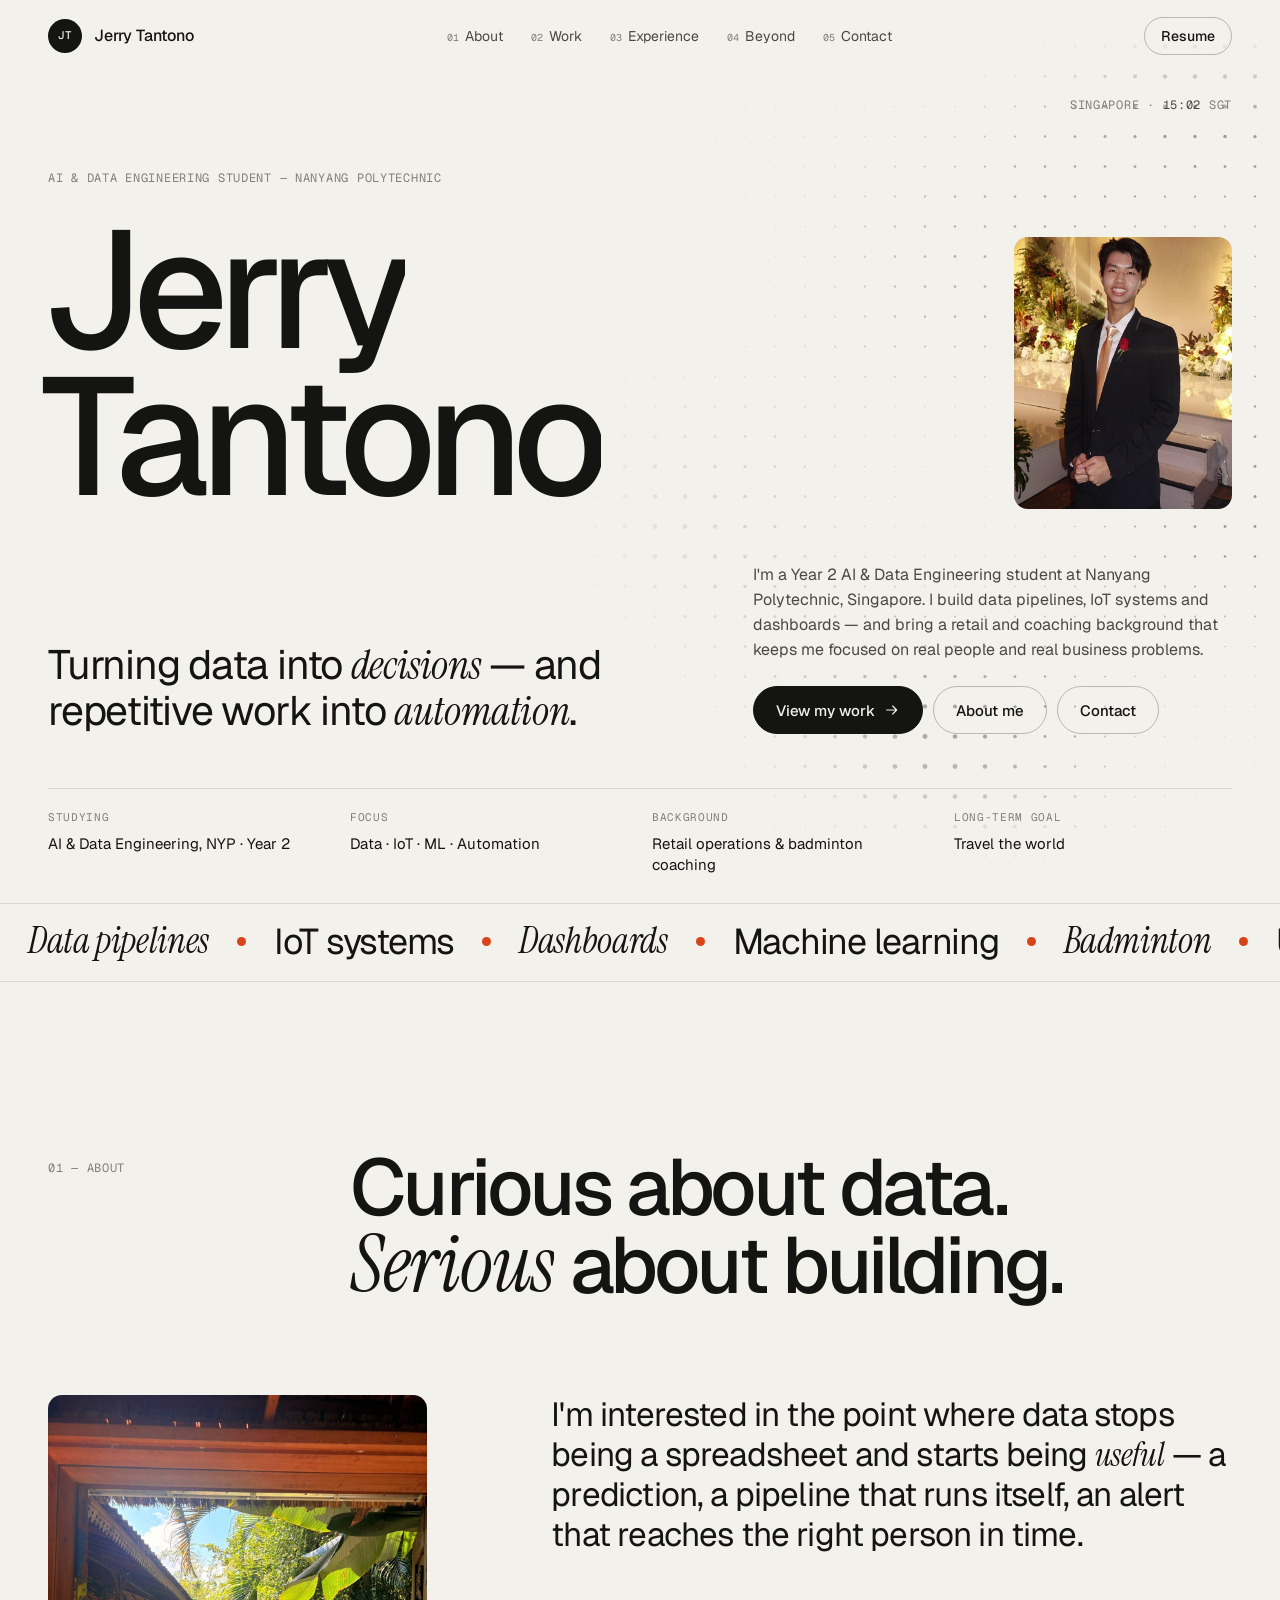
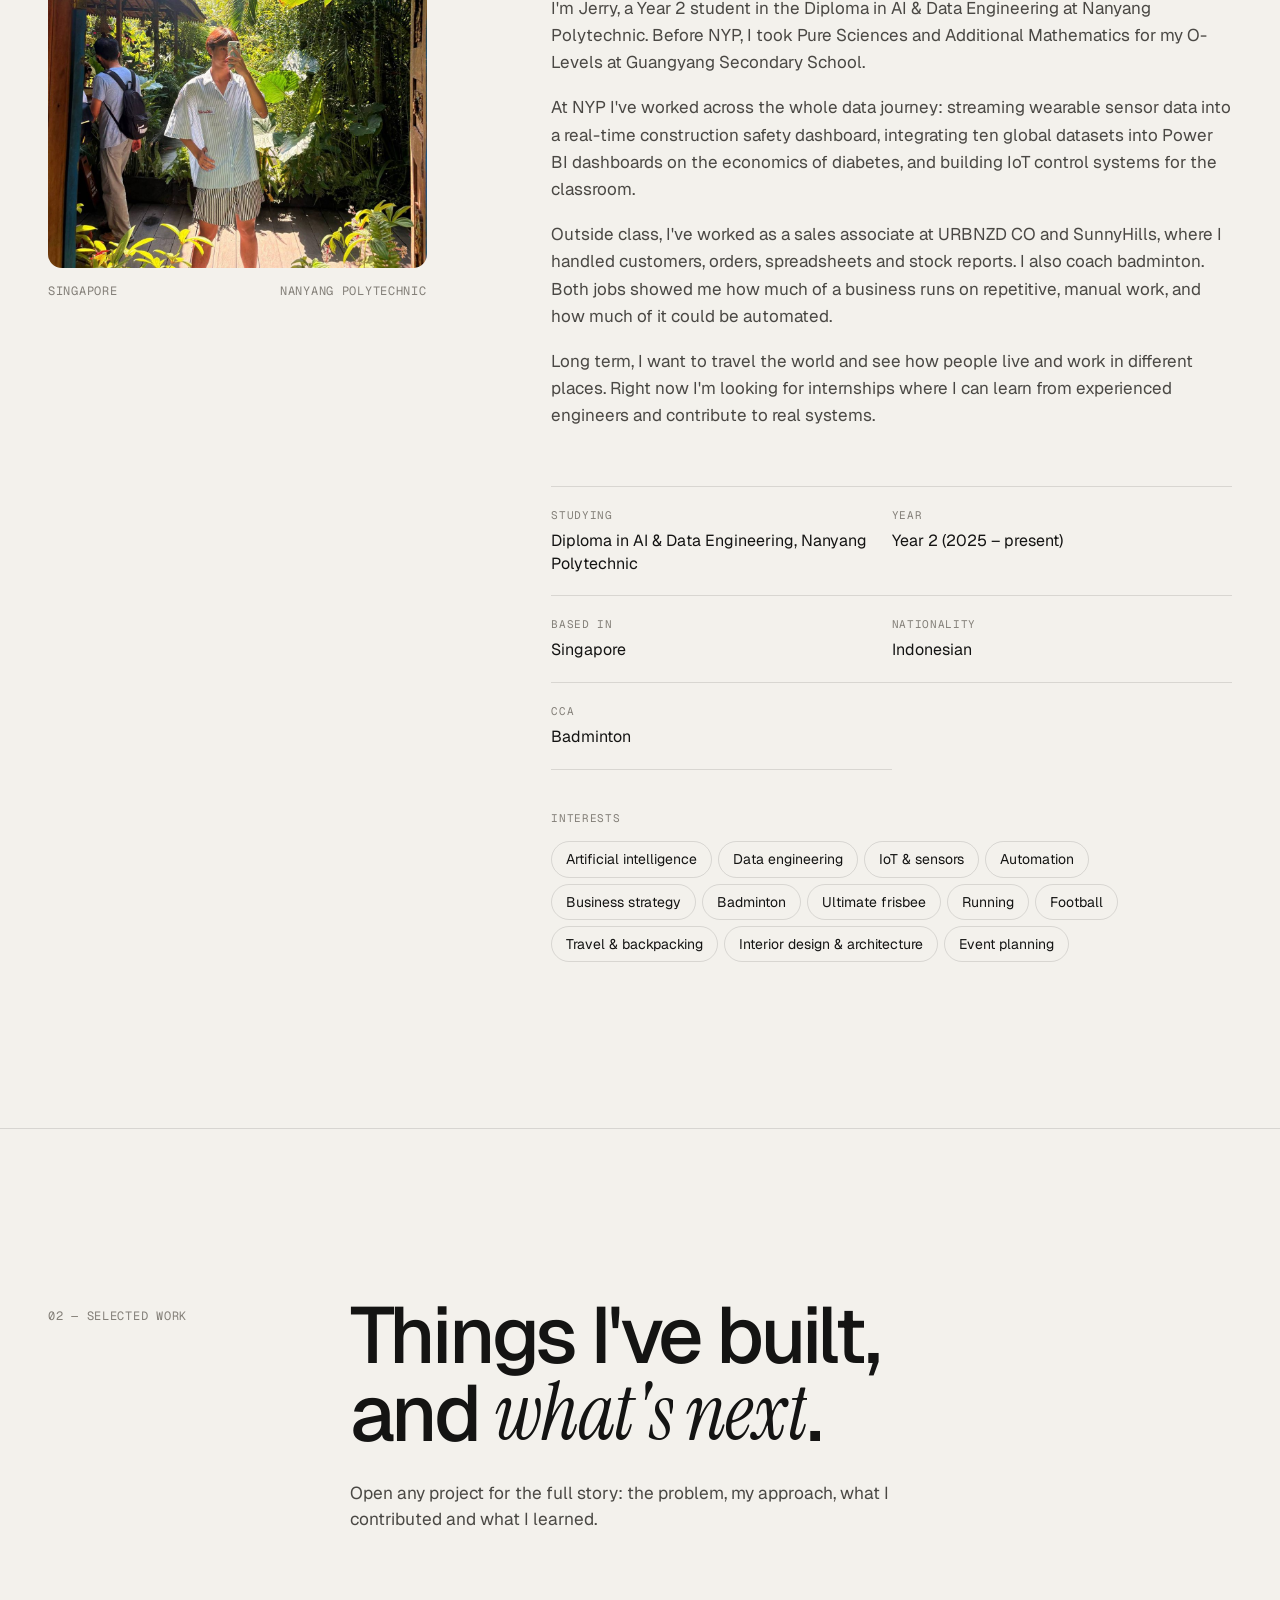
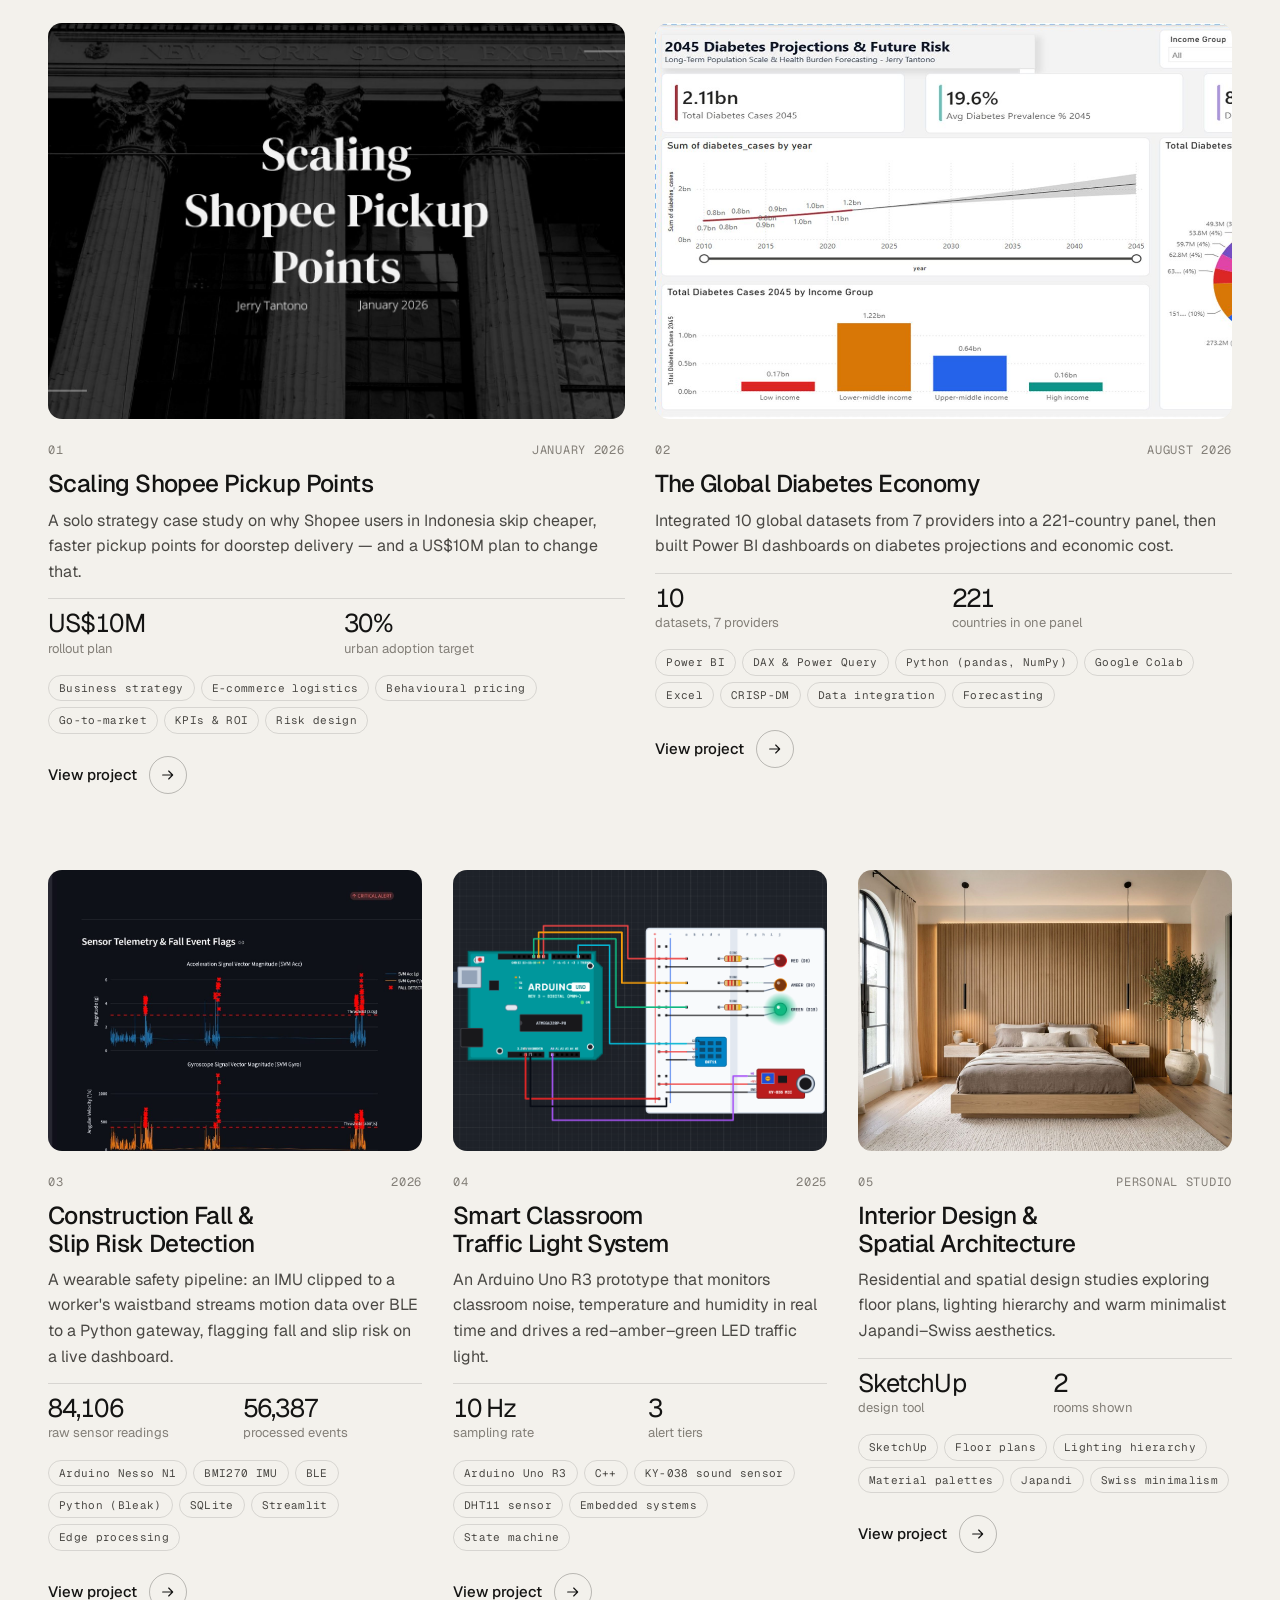
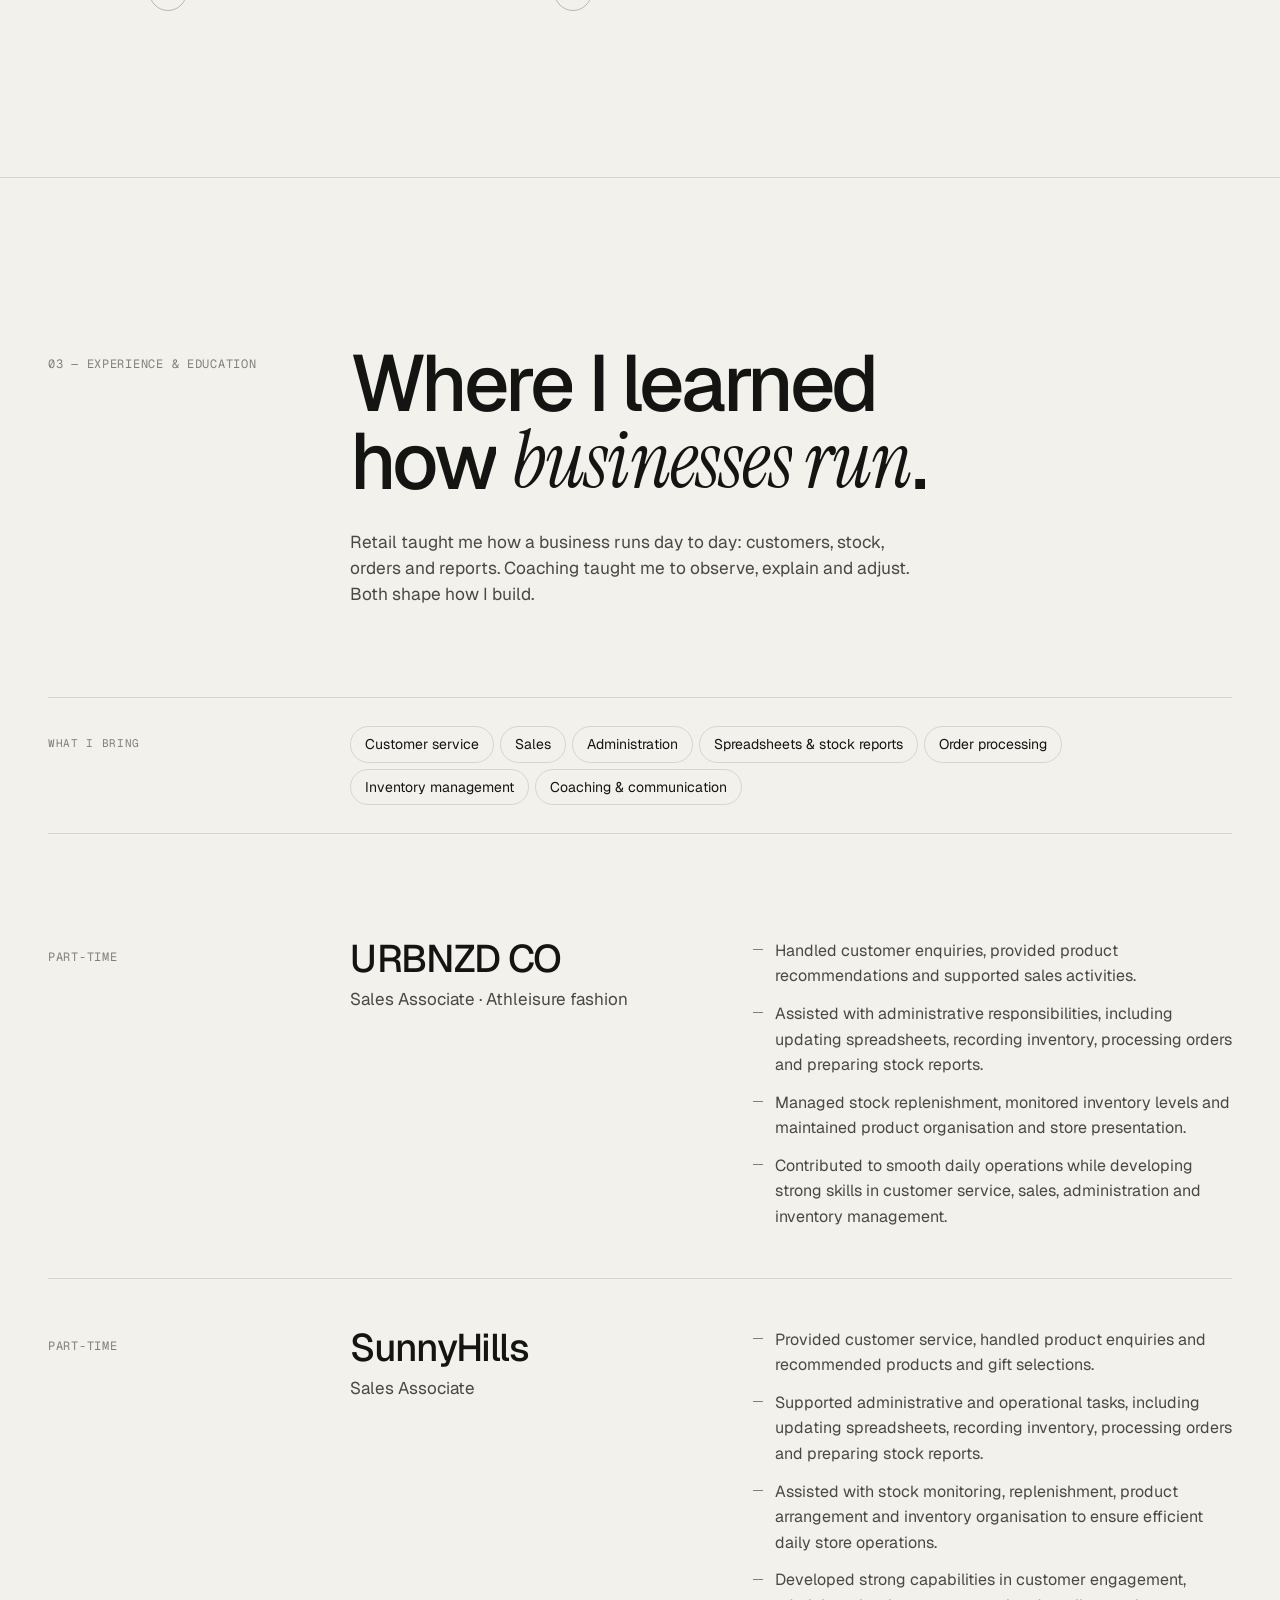
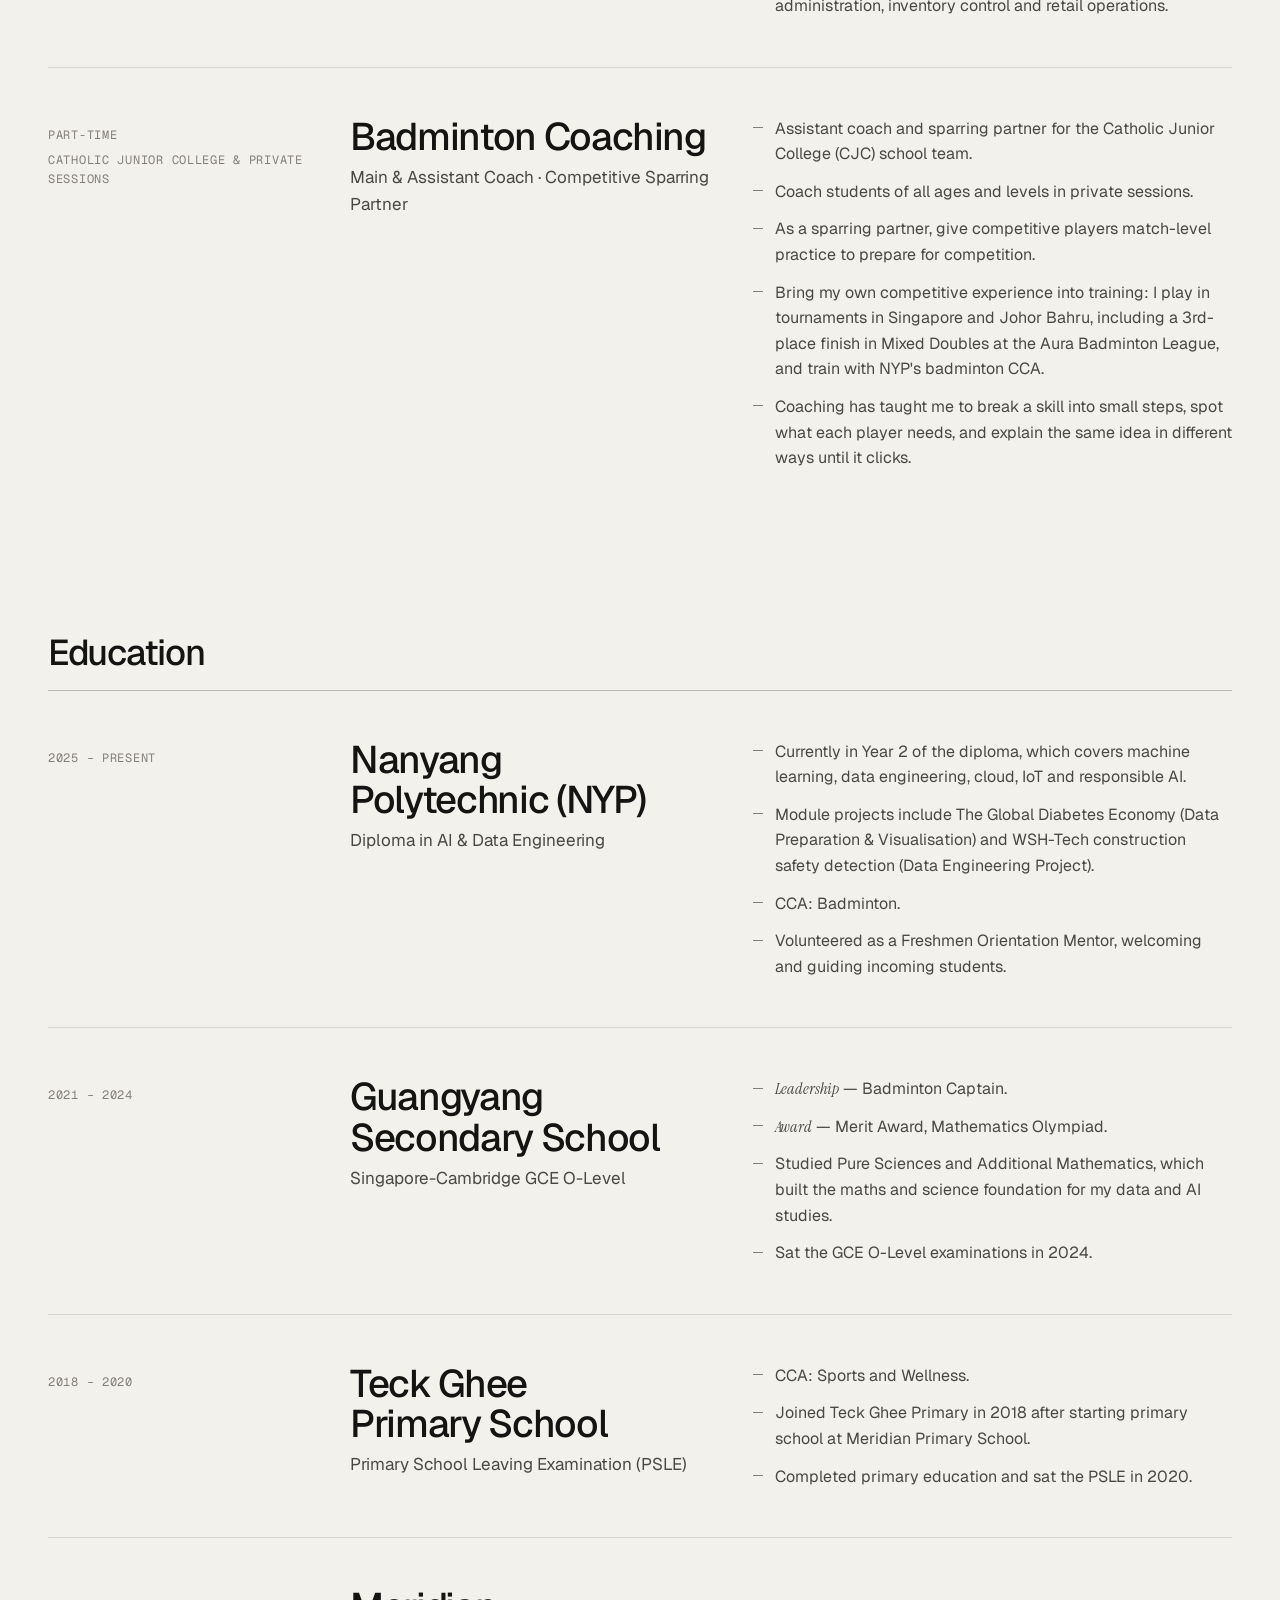
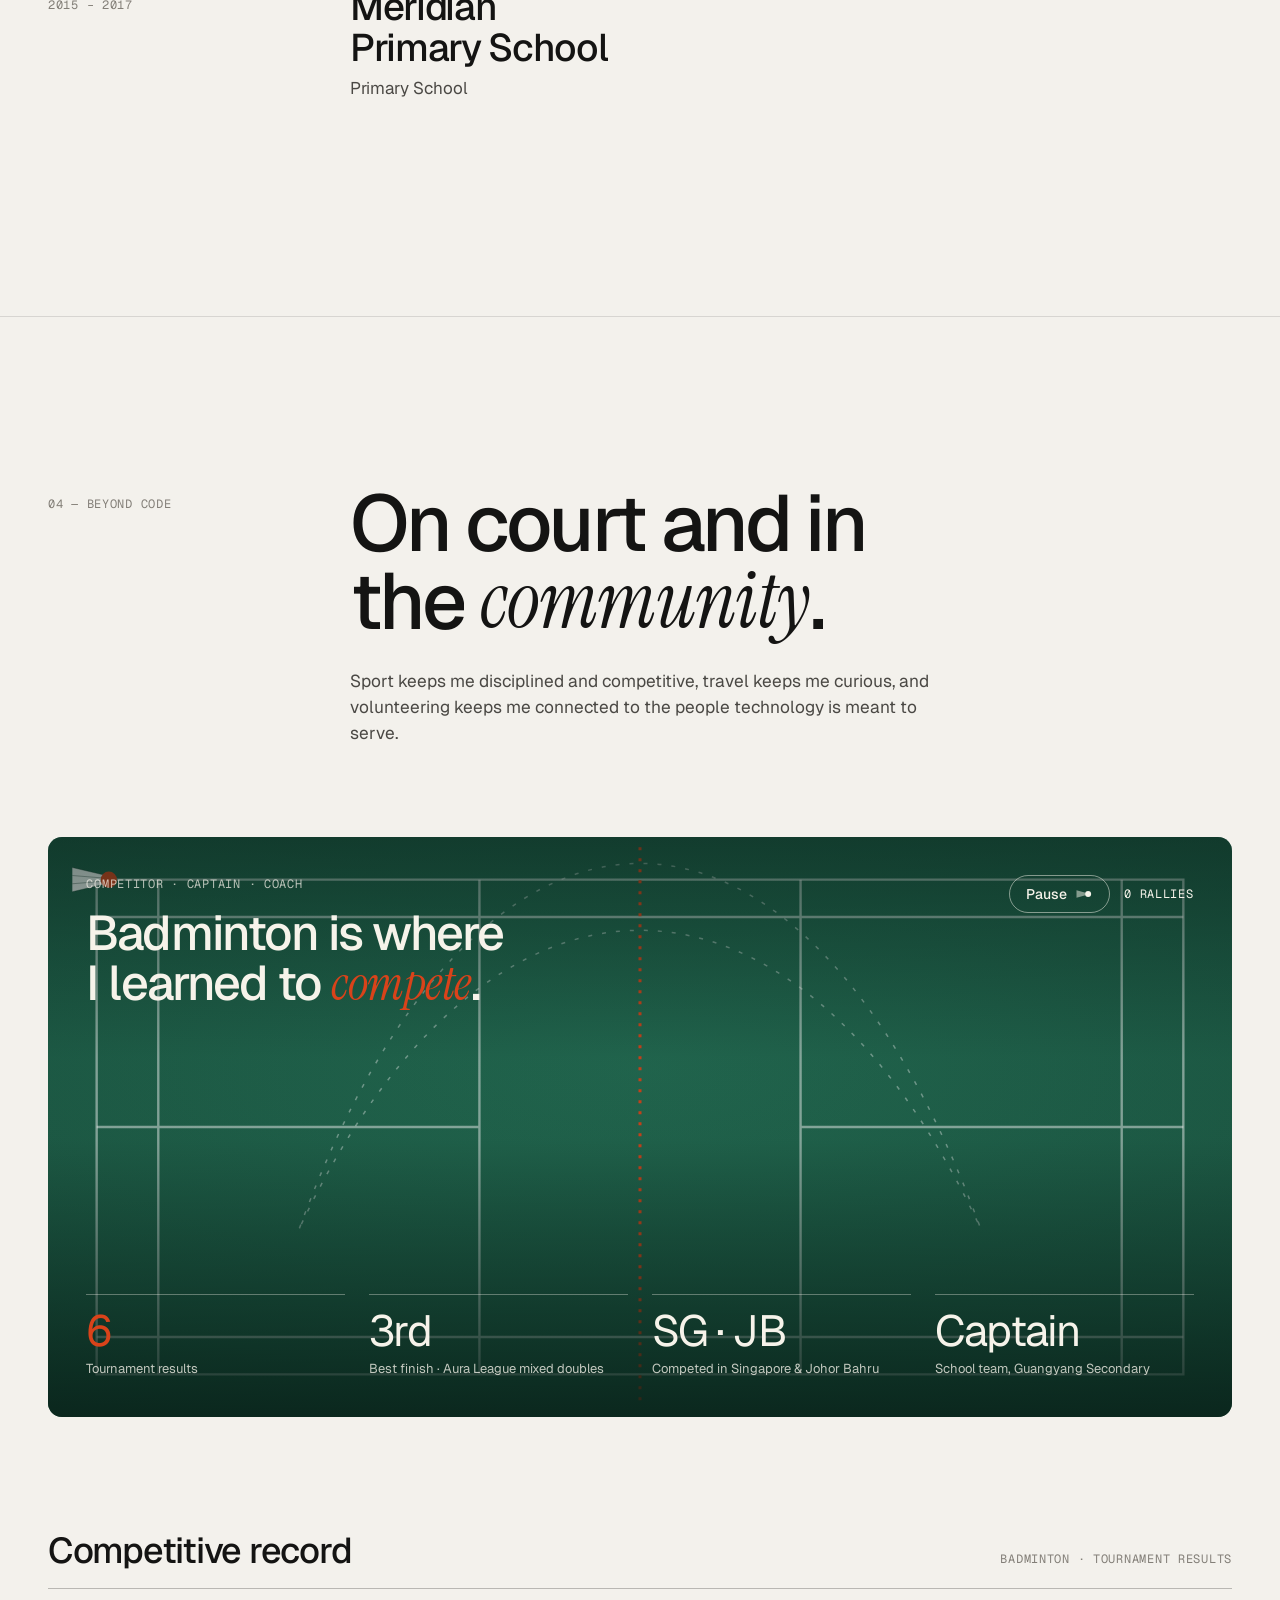
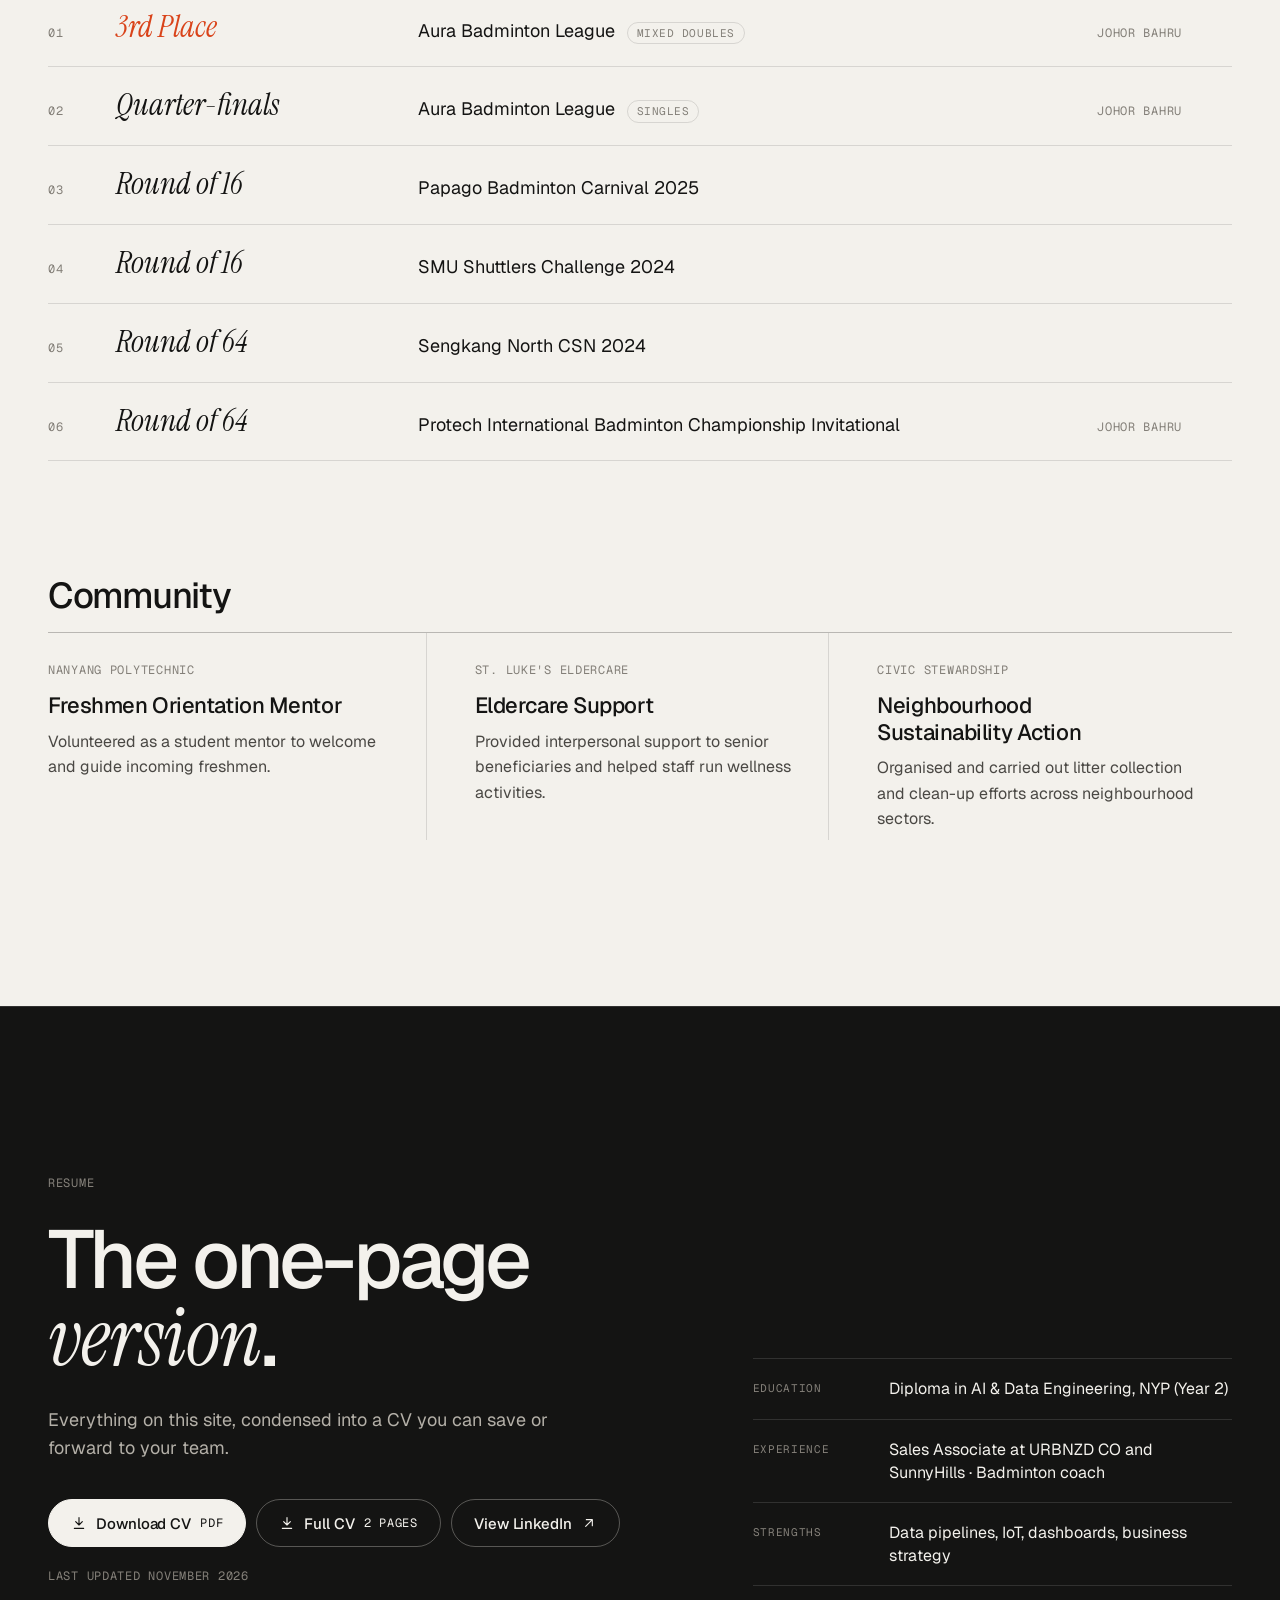
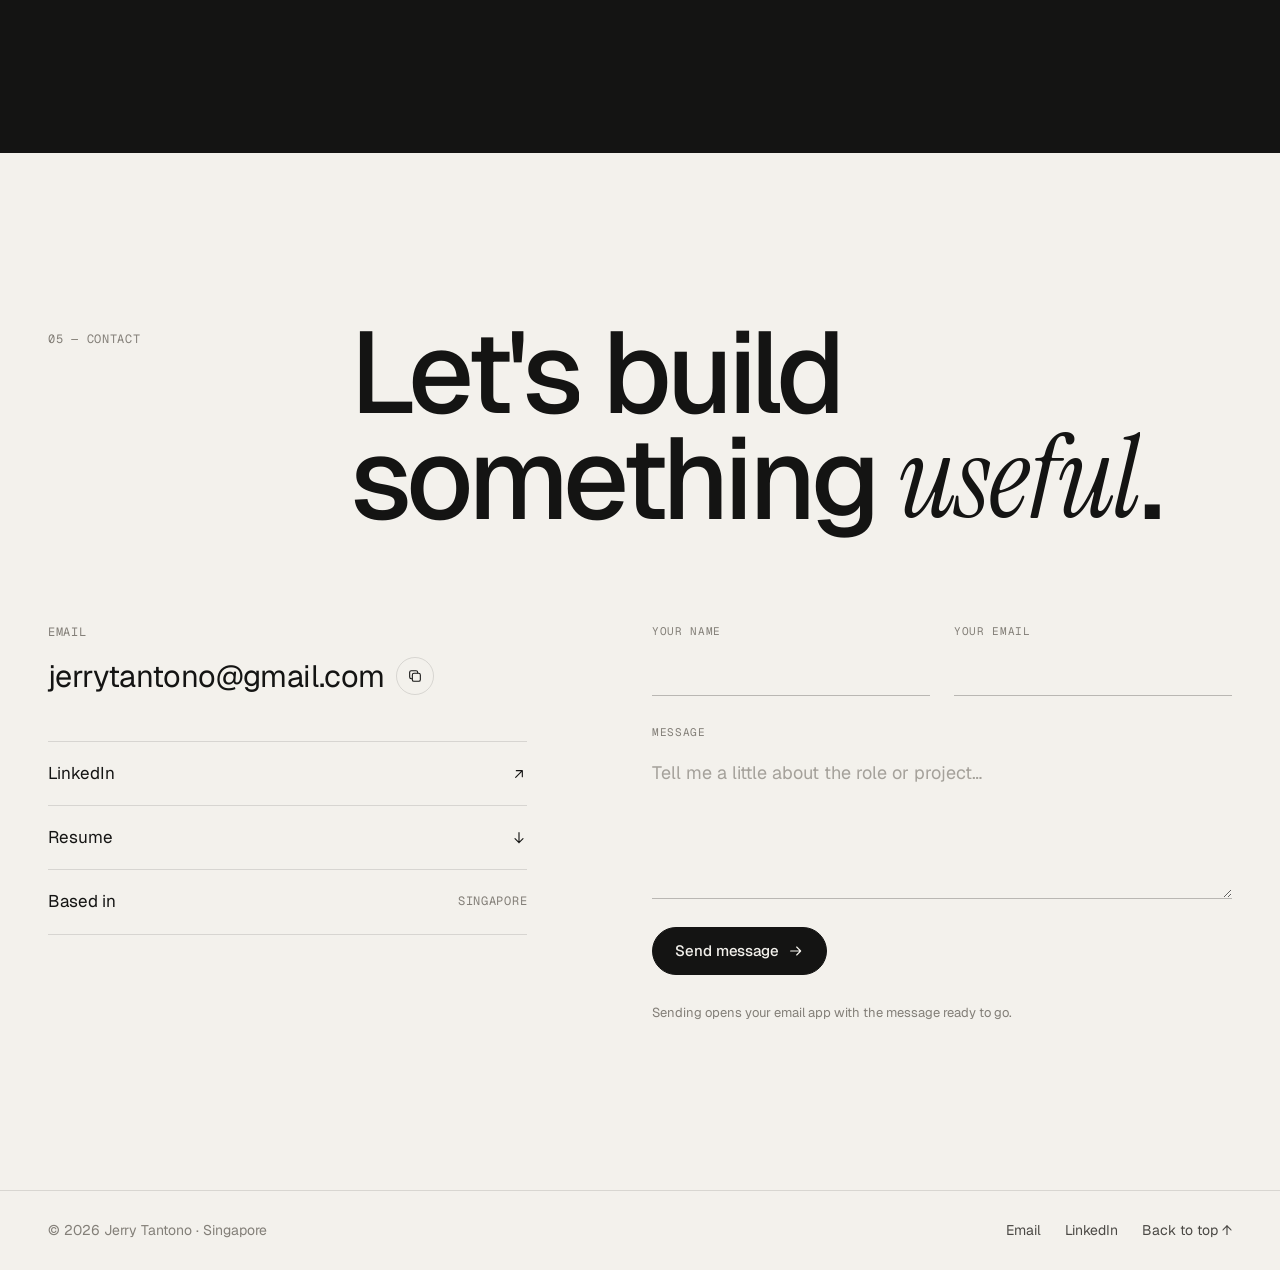
==== commit 34f603cb: "Update portfolio: interactive court, card stats, Meridian dates" ====
--- a/index.html
+++ b/index.html
@@ -59,6 +59,7 @@
         </button>
       </div>
     </div>
+    <div class="progress" aria-hidden="true"><i></i></div>
   </header>
 
   <div class="menu" id="menu" hidden>
@@ -78,6 +79,8 @@
       <canvas class="hero__field" aria-hidden="true"></canvas>
       <div class="container hero__inner" id="hero"></div>
     </section>
+    <!-- Scrolling band of focus areas and interests (words come from hero.marquee in content.js) -->
+    <div class="marquee" aria-hidden="true" id="marquee"></div>
 
     <!-- ============================== ABOUT ============================= -->
     <section class="section" id="about" aria-labelledby="about-title">
--- a/css/styles.css
+++ b/css/styles.css
@@ -772,3 +772,108 @@
   *, *::before, *::after { animation-duration: 0.001ms !important; animation-iteration-count: 1 !important; transition-duration: 0.001ms !important; transition-delay: 0s !important; }
   .js .reveal, .js .hero .fade-up, .js .hero__name .w > span { opacity: 1; transform: none; }
 }
+
+/* 17. Extra life ---------------------------------------------------------- */
+/* Reading-progress bar under the nav */
+.progress { position: absolute; left: 0; right: 0; bottom: -1px; height: 2px; pointer-events: none; }
+.progress i { display: block; height: 100%; background: var(--accent); transform-origin: left; transform: scaleX(0); }
+
+/* Scrolling band of focus areas and interests */
+.marquee { overflow: hidden; white-space: nowrap; border-block: 1px solid var(--line); padding: 20px 0; background: var(--bg); }
+.marquee__track { display: inline-flex; animation: marquee 50s linear infinite; }
+.marquee:hover .marquee__track { animation-play-state: paused; }
+.marquee__group { display: inline-flex; align-items: center; flex: none; }
+.marquee__item { font-size: clamp(24px, 2.8vw, 40px); letter-spacing: -0.035em; line-height: 1; padding: 0 28px; }
+.marquee__item:nth-child(4n+1) { font-family: var(--font-serif); font-style: italic; letter-spacing: -0.01em; }
+.marquee__dot { width: 9px; height: 9px; border-radius: 50%; background: var(--accent); flex: none; }
+@keyframes marquee { to { transform: translateX(-50%); } }
+
+/* Project cards: gentle tilt, a "view project" chip, and key numbers */
+.card__media { transform: perspective(900px) rotateX(var(--rx, 0deg)) rotateY(var(--ry, 0deg)); transition: transform 0.6s var(--ease); }
+.card__peek {
+  position: absolute; left: 14px; bottom: 14px; z-index: 2;
+  display: inline-flex; align-items: center; gap: 8px; padding: 8px 14px; border-radius: 999px;
+  background: var(--accent); color: var(--on-accent); font-size: 13px; font-weight: 500;
+  opacity: 0; transform: translateY(8px); transition: opacity 0.4s var(--ease), transform 0.5s var(--ease); pointer-events: none;
+}
+.card:hover .card__peek { opacity: 1; transform: none; }
+.card__stats { display: grid; grid-template-columns: repeat(2, minmax(0, 1fr)); gap: 0 16px; margin: -4px 0 18px; border-top: 1px solid var(--line); }
+.card__stats > div { padding-top: 10px; }
+.card__stats dt { font-size: clamp(22px, 2vw, 30px); letter-spacing: -0.035em; line-height: 1.1; font-variant-numeric: tabular-nums; }
+.card__stats dd { margin: 2px 0 0; font-size: 13px; color: var(--ink-3); line-height: 1.35; }
+
+/* Section titles: words rise into place */
+.js .is-split .wd { display: inline-block; overflow: hidden; vertical-align: top; padding-bottom: 0.1em; margin-bottom: -0.1em; }
+.js .is-split .wd > span { display: inline-block; transform: translateY(108%); transition: transform 1s var(--ease); transition-delay: calc(var(--i, 0) * 60ms + 80ms); }
+.js .is-split.is-in .wd > span { transform: none; }
+
+@media (prefers-reduced-motion: reduce) {
+  .marquee__track { animation: none; }
+  .js .is-split .wd > span { transform: none; }
+  .card__media { transform: none; }
+}
+/* 18. On court: interactive badminton court + scoreboard ------------------ */
+.court {
+  --court: #1D5A45; --line: rgba(255, 255, 255, 0.5);
+  position: relative; isolation: isolate; overflow: hidden;
+  display: flex; flex-direction: column; justify-content: space-between; gap: 32px;
+  min-height: clamp(400px, 46vw, 580px); padding: clamp(22px, 3vw, 40px);
+  margin-bottom: clamp(56px, 7vw, 96px); border-radius: var(--radius);
+  background: radial-gradient(120% 90% at 50% 40%, #236B52 0%, var(--court) 60%, #154535 100%);
+  color: #F6F3EA;
+}
+.court::after { content: ""; position: absolute; inset: 0; z-index: -1; pointer-events: none; background: linear-gradient(to top, rgba(8, 32, 24, 0.86) 0%, rgba(8, 32, 24, 0.1) 48%, rgba(8, 32, 24, 0.1) 62%, rgba(8, 32, 24, 0.55) 100%); }
+.court__svg { position: absolute; inset: 0; z-index: -1; width: 100%; height: 100%; cursor: pointer; }
+.court__lines rect, .court__lines path { fill: none; stroke: var(--line); stroke-width: 2.4; vector-effect: non-scaling-stroke; }
+.js .court__lines rect, .js .court__lines path { stroke-dasharray: 1; stroke-dashoffset: 1; }
+.js .court.is-in .court__lines rect, .js .court.is-in .court__lines path { stroke-dashoffset: 0; transition: stroke-dashoffset 2.2s var(--ease) 0.2s; }
+.court__net { stroke: var(--accent); stroke-width: 3; stroke-dasharray: 3 8; vector-effect: non-scaling-stroke; }
+.court__flight { fill: none; stroke: rgba(255, 255, 255, 0.4); stroke-width: 1.5; stroke-dasharray: 4 10; vector-effect: non-scaling-stroke; }
+.court__shuttle { opacity: 0; transition: opacity 0.3s; }
+.court.is-served .court__shuttle, .court.is-static .court__shuttle { opacity: 1; }
+.court__skirt { fill: rgba(255, 255, 255, 0.92); }
+.court__feathers { fill: none; stroke: rgba(10, 40, 30, 0.35); stroke-width: 1; vector-effect: non-scaling-stroke; }
+.court__cork { fill: var(--accent); }
+.court__dim { font-family: var(--font-mono); font-size: 26px; letter-spacing: 0.12em; fill: rgba(255, 255, 255, 0.55); }
+
+.court__top { display: flex; justify-content: space-between; align-items: flex-start; gap: 20px 32px; flex-wrap: wrap; }
+.court__kicker { color: rgba(246, 243, 234, 0.72); margin-bottom: 14px; }
+.court__title { font-size: clamp(32px, 3.8vw, 58px); line-height: 1.02; letter-spacing: -0.04em; max-width: 15ch; }
+.court__title em { color: var(--accent); }
+.court__serve { display: flex; align-items: center; gap: 14px; }
+.court .court__btn { color: #F6F3EA; border-color: rgba(246, 243, 234, 0.5); }
+.court .court__btn::before { background: #F6F3EA; }
+.court .court__btn:hover, .court .court__btn:focus-visible { color: var(--court); border-color: #F6F3EA; }
+.court__btn .i-shuttle { transition: transform 0.5s var(--ease); }
+.court__btn:hover .i-shuttle { transform: translate(3px, -3px) rotate(-20deg); }
+.court__count { color: rgba(246, 243, 234, 0.7); }
+.court__count span { color: #F6F3EA; font-variant-numeric: tabular-nums; }
+
+.court__stats { display: grid; grid-template-columns: repeat(4, minmax(0, 1fr)); gap: 0 24px; margin: 0; }
+.court__stat { padding-top: 14px; border-top: 1px solid rgba(246, 243, 234, 0.35); }
+.court__stat dt { font-size: clamp(30px, 3.4vw, 52px); letter-spacing: -0.04em; line-height: 1; font-variant-numeric: tabular-nums; }
+.court__stat:first-child dt { color: var(--accent); }
+.court__stat dd { margin: 8px 0 0; font-size: 13px; line-height: 1.4; color: rgba(246, 243, 234, 0.78); }
+@media (max-width: 760px) {
+  .court__stats { grid-template-columns: repeat(2, minmax(0, 1fr)); gap: 18px 20px; }
+  .court__svg { opacity: 0.75; }
+}
+
+/* Scoreboard rows */
+.subhead__note { color: var(--ink-3); }
+.ach { grid-template-columns: 44px minmax(0, 3fr) minmax(0, 6fr) minmax(0, 2fr) 26px; }
+.ach > .ach__result, .ach > .ach__event, .ach > .ach__where { grid-column: auto; }
+.ach__no { color: var(--ink-3); }
+.ach__shuttle { color: var(--accent); opacity: 0; transform: translateX(-10px); transition: opacity 0.4s var(--ease), transform 0.5s var(--ease); justify-self: end; }
+.ach:hover .ach__shuttle { opacity: 1; transform: none; }
+.ach:hover .ach__result { color: var(--accent); }
+.ach__result { transition: color 0.3s; }
+@media (max-width: 860px) {
+  .ach { grid-template-columns: 36px minmax(0, 1fr) 22px; }
+  .ach > .ach__result { grid-column: 2; }
+  .ach > .ach__event, .ach > .ach__where { grid-column: 2; text-align: left; }
+  .ach__shuttle { grid-column: 3; grid-row: 1; }
+}
+@media (prefers-reduced-motion: reduce) {
+  .js .court__lines rect, .js .court__lines path { stroke-dashoffset: 0; }
+}
